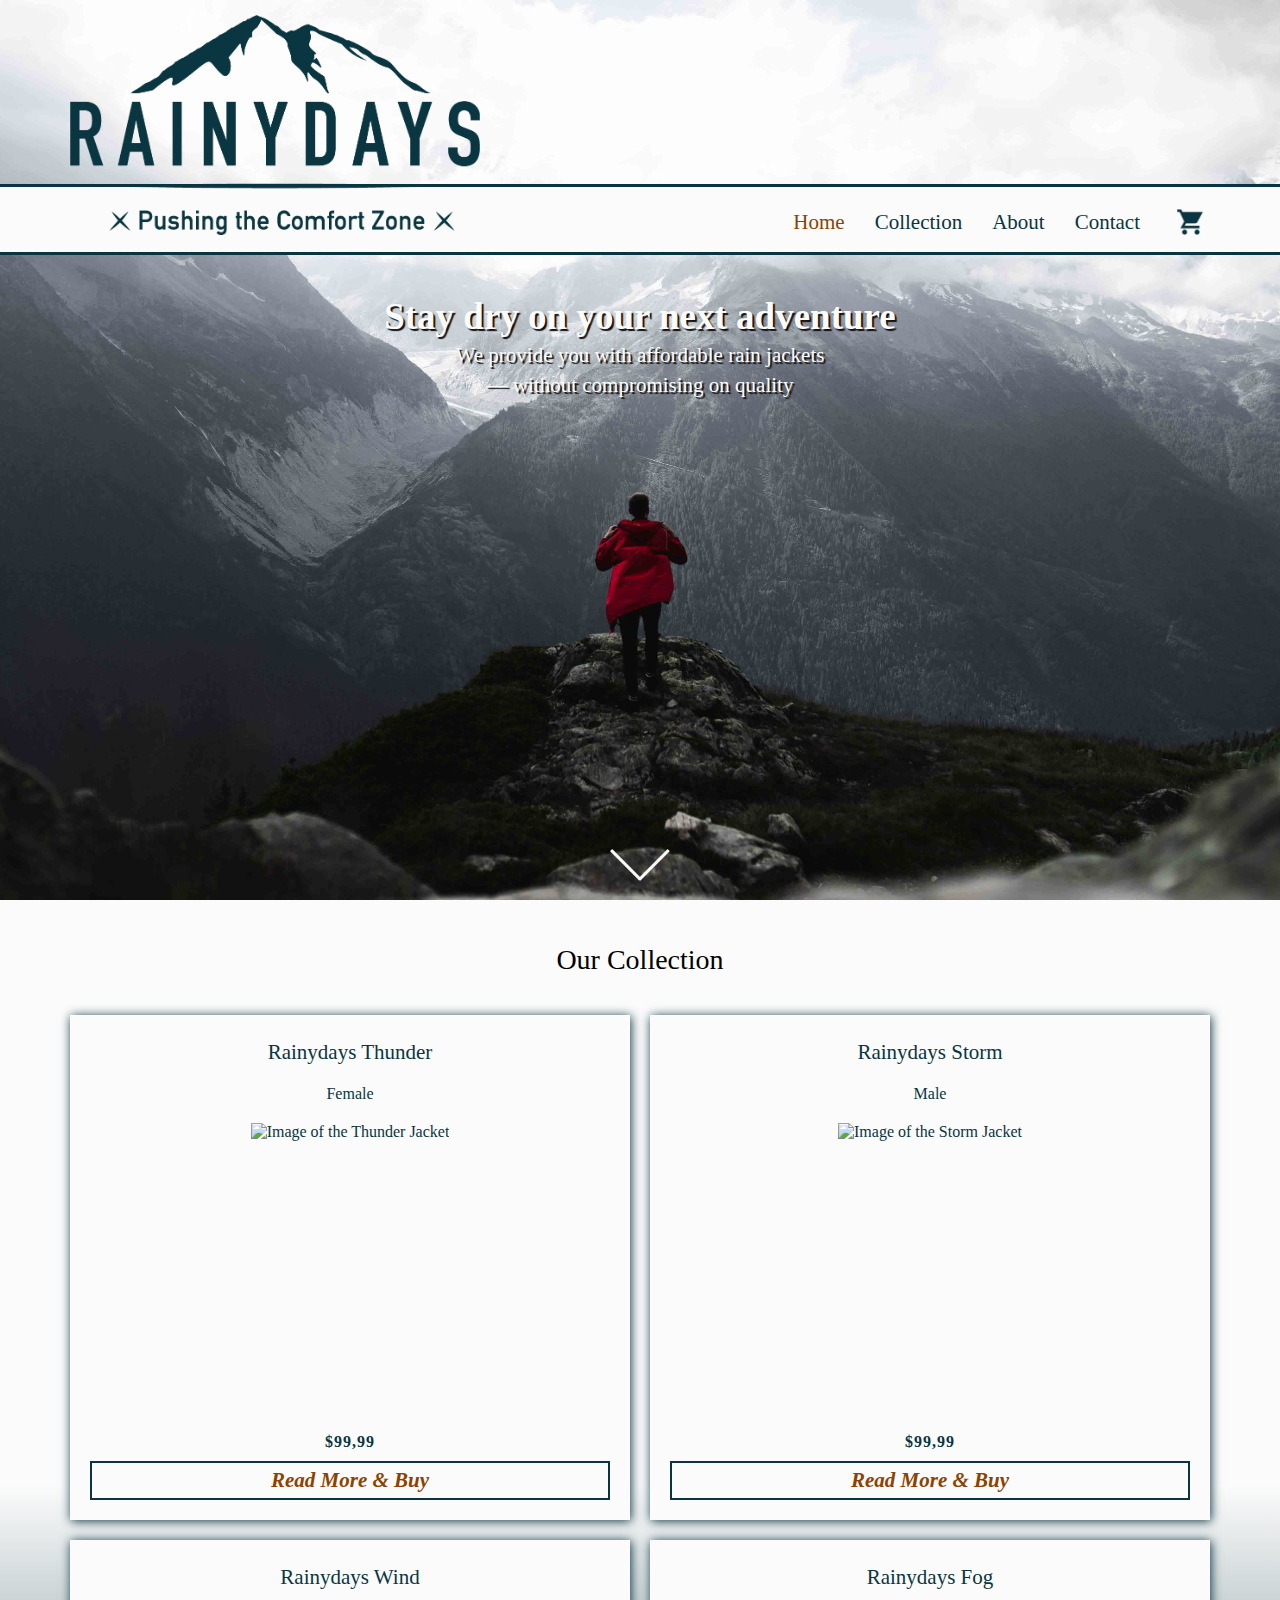
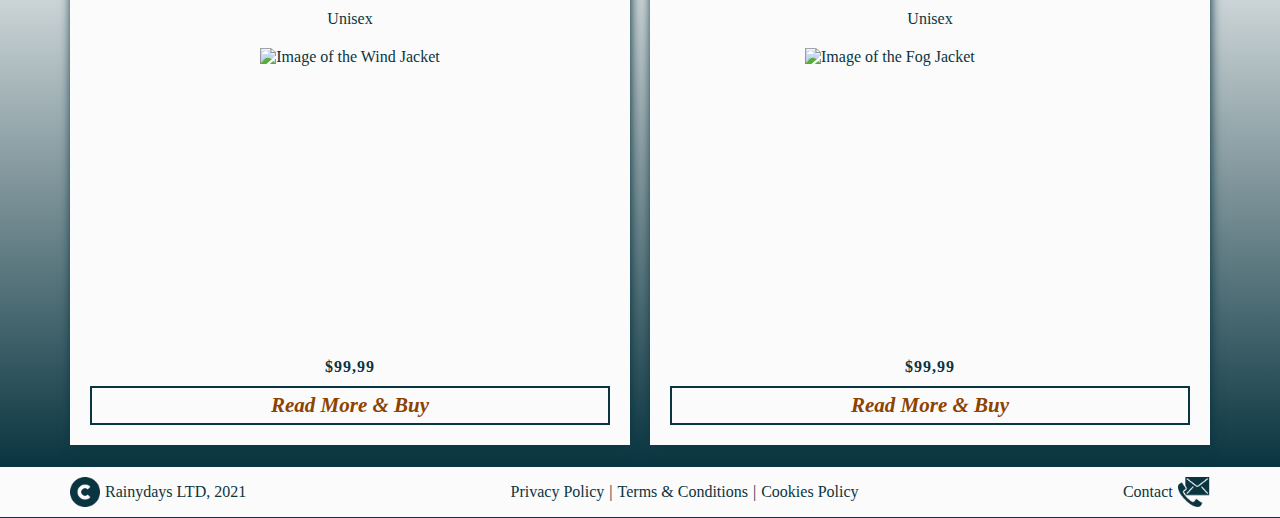
==== index.html @ 270075f2 "Update index.html" ====
<!DOCTYPE html>
<html lang="en">
  <head>
    <title>Rainydays | Home</title>
    <meta name="description" content="Rainydays Home">
    <meta name="viewport" content="width=device-width, initial-scale=1.0">
    <meta charset="UTF-8">
    <link rel="stylesheet" type="text/css" href="styles/style.css">
    <link rel="shortcut icon" href="favicon.ico" type="image/x-icon">
  </head>
  <body id="home-body">
    <header>
      <a href="index.html"><img src="images/RainyDays_Logo.png" class="logo" alt="Rainydays Mountain Logo"></a>
      <div class="header-div">
        <nav id="ham-nav">
          <input type="checkbox" id="hamburger"/>
          <label for="hamburger">&#9776;</label>
          <div id="ham-items">
            <a href="index.html" class="link active">Home</a>
            <a href="collection.html" class="link">Collection</a>
            <a href="about.html" class="link">About</a>
            <a href="contact.html" class="link">Contact</a>
            <a href="cart.html">
            <div class="cart-div">
              <img src="icons/cart.png" class="cart" alt="Shopping Cart Icon">
            </div>
            </a>
          </div>
        </nav>
      </div>
    </header>
    <main>
      <section id="home-section">
        <div id="home-text">
          <h1>Stay dry on your next adventure</h1>
          <p>We provide you with affordable rain jackets</p>
          <p>— without compromising on quality</p>
          <a href="collection.html" class="cta-button">See Collection</a>
        </div>
        <a href="#home-grid"><img class="arrow" src="icons/downarrow.png" alt="A down arrow to scroll to product grid"></a>
      </section>

      <section id=home-grid>
        <h2 class="header">Our Collection</h2>

        <div class="product storm">
          <h3>Rainydays Storm</h3>
          <h4>Male</h4>
          <img src="images/jackets/jacket2.png" alt="Image of the Storm Jacket">
          <p class="price">$99,99</p>
          <a class="cta-button" href="storm.html">Read More & Buy</a>
        </div>

        <div class="product thunder">
          <h3>Rainydays Thunder</h3>
          <h4>Female</h4>
          <img src="images/jackets/jacket4.png" alt="Image of the Thunder Jacket">
          <p class="price">$99,99</p>
          <a class="cta-button" href="thunder.html">Read More & Buy</a>
        </div>

        <div class="product wind">
          <h3>Rainydays Wind</h3>
          <h4>Unisex</h4>
          <img src="images/jackets/jacket3.png" alt="Image of the Wind Jacket">
          <p class="price">$99,99</p>
          <a class="cta-button" href="wind.html">Read More & Buy</a>
        </div>

        <div class="product fog">
          <h3>Rainydays Fog</h3>
          <h4>Unisex</h4>
          <img src="images/jackets/jacket1.png" alt="Image of the Fog Jacket">
          <p class="price">$99,99</p>
          <a class="cta-button" href="fog.html">Read More & Buy</a>
        </div>
      </section>
    </main>
    <footer>
      <div class="copyright footer-flex">
        <img src="icons/copyright.png" alt="Copyright Symbol">
        <p>Rainydays LTD, 2021</p>
      </div>
      <div class="policies footer-flex">
        <a href="#" class="link">Privacy Policy</a>
        <p>|</p>
        <a href="#" class="link">Terms & Conditions</a>
        <p>|</p>
        <a href="#" class="link">Cookies Policy</a>
      </div>
      <div class="footer-contact footer-flex">
        <a href="contact.html" class="link">Contact</a>
        <img src="icons/contact.png" alt="Phone and Envelope Symbol">
      </div>
    </footer>
  </body>
</html>
---- styles/style.css ----
/* Global */

body{
  margin: 0;
  font-family: verdana;
  background-size: cover;
}

h1{
  font-size: 37px;
  margin: 0;
  color: #0A3540;
  text-align: center;
}

h2{
  margin: 0;
  font-size: 28px;
  font-weight: normal;
}

h3{
  margin: 0;
  font-size: 21px;
  font-weight: normal;
}

h4{
  margin: 0;
  font-size: 16px;
  font-weight: normal;
}

p{
  margin: 0;
  font-size: 16px;
}

hr{
  width: 150px;
  color: #8C4300;
  display: inline-block;

}

a{
  text-decoration: none;
}

.main-height{
  min-height: calc(100vh - 230px);
  display: flex;
  justify-content: center;
  align-items: center;
}

.background{
  display: grid;
  grid-column-gap: 20px;
  grid-row-gap: 20px;
  box-sizing: border-box;
  background-color: #FBFBFB;
  box-shadow: 1px 1px 10px ;
  padding: 20px;
  margin: 70px;
  width: 900px;
}

.header{
  grid-area: header;
  align-self: center;
}

@media only screen and (max-width: 1280px){
  .background{
    min-width: auto;
  }
}

@media only screen and (max-width: 992px){
  .main-height{
    min-height: 100vh;
  }

  .background{
    width: 500px;
  }

  h1{
    font-size: 28px;
  }

  h2{
    font-size: 21px;
  }

  h3{
    font-size: 16px;
  }
}

@media only screen and (max-width: 600px){
  .main-height{
    min-height: auto;
  }

  .background{
    margin: 0;
    width: 100%;
    box-shadow: none;
    height: 100%;
  }
}

/* Link & Button Style */

.link{
  color: #0A3540;
}

.link:hover{
  text-decoration: underline;
  text-decoration-color: #8C4300;
  text-decoration-thickness: 1px;
}

.active{
  color: #8C4300;
}

.active:hover{
  text-decoration: none;
  border: none;
}

.cta-button{
  grid-area: button;
  min-height: 30px;
  display: block;
  width: 100%;
  color: #8C4300;
  font-size: 21px;
  font-weight: bold;
  font-style: italic;
  background-color: #FBFBFB;
  border: solid 2px #0A3540;
  transition: background 0.3s;
  padding: 5px;
  box-sizing: border-box;
  text-align: center;
}

.cta-button:hover{
  background-color: #0A3540;
  border: solid 2px #0A3540;
  color: #FBFBFB;
}

.arrow{
  width: 60px;
  transition: 0.3s;
  animation-name: arrow;
  animation-duration: 5s;
}

.arrow:hover{
  width: 90px;
}

@keyframes arrow{
  0% {width: 60px;}
  25% {width: 90px;}
  50% {width: 60px;}
  75% {width: 90px;}
  100% {width: 60px;}
}

@media only screen and (max-width: 992px){
  /* Removing the hover effect on smaller devices */
  .link:hover{
    text-decoration: none;
  }
  .cta-button:hover{
    color: #8C4300;
    background-color: #FBFBFB;
    border: solid 2px #0A3540;
  }
}

/* Header and Nav */

header{
  width: 100%;
  padding-top: 15px;
}

.header-div{
  /* A div to style the navbar */
  width: 100%;
  height: 65px;
  margin-top: -55px;
  background-color: #FBFBFB;
  border-top: solid 3px #0A3540;
  border-bottom: solid 3px #0A3540;
}

.logo{
  width: 410px;
  height: 220px;
  margin: 0 0 0 70px;
}

.cart{
  display: block;
  height: 28px;
  width: auto;
  margin: auto;
}

.cart-div{
  /* A div to make an even circle when hovering over the cart */
  box-sizing: border-box;
  display: flex;
  justify-content: center;
  align-items: center;
  width: 40px;
  height: 40px;
  margin-left: 0;
}

.cart-div:hover{
  border: solid 1px #8C4300;
  border-radius: 100%;
}

/* Hamburger Menu */

#ham-nav{
  display: flex;
  justify-content: flex-end;
  margin-top: 10px;
  margin-right: 70px;
}

#ham-items{
  display: flex;
  align-items: center;
}

#ham-items a{
  flex-grow: 1;
  flex-basis: 0;
  margin: 5px 0px 10px 20px;
  padding-left: 10px;
  font-size: 21px;
  text-align: center;
}

#ham-nav label{
  margin-right: 20px;
}

#ham-nav label, #hamburger {
  display: none;
}

@media screen and (max-width: 1200px){
  .header-div{
    margin-top: -50px;
  }

  .logo{
    display: block;
    margin-left: auto;
    margin-right: auto;
  }

  .cart-div{
    margin:auto;
    margin-top: -5px;
  }

  #ham-nav{
    margin-right: 0;
  }

  #ham-items{
    display:none;
    border-bottom: solid 3px #0A3540;
  }

  #ham-items a{
    box-sizing: border-box;
    display: block;
    width: 100%;
    padding: 15px 10px 10px 10px;
    margin: 0;
  }

  #ham-nav label{
    display: block;
    color: #0A3540;
    font-size: 25px;
    padding: 3px 12px 10px 10px;
    position: absolute;
    transition: transform 0.2s;

  }

  #ham-nav input:checked ~ #ham-items {
    display: block;
    background: rgba(251, 251, 251);
    margin-top: 58px;
    width: 100%;
    position: absolute;
  }

  #ham-nav label:hover {
    transform: rotate(45deg);
  }

  #ham-nav input:checked ~ label {
    transform: rotate(90deg);

  }
}

@media only screen and (max-width: 992px){
  .cart-div:hover{
    /* Removing the hover effect on smaller devices */
    border: none;
  }

  #ham-nav label:hover {
    transform: none;
  }
}

@media only screen and (max-width: 600px){
  .logo{
    width: 80%;
  }

  #ham-nav label{
    font-size: 21px;
    padding-top: 7px;
    margin-right: 10px;
  }
}

/* Footer */

footer{
  display: flex;
  justify-content: space-between;
  align-items: center;
  flex-wrap: wrap;
  padding: 10px 70px 10px 70px;
  background-color: #FBFBFB;
  border-top: solid 2px #0A3540;
  border-bottom: solid 1px #0A3540;
  font-size: 16px;
  color: #0A3540;
}

footer img{
  height: 30px;
  width: auto;
}

.footer-flex{
  display: flex;
  align-items: center;
}

.copyright p{
  margin-left: 5px;
}

.policies p{
  padding: 0 5px 0 5px;
}

.footer-contact a{
  margin-right: 5px;
}

@media only screen and (max-width: 992px){
  footer{
    padding: 10px;
  }
}

@media only screen and (max-width: 768px){
  footer{
    justify-content: space-between;
  }

  .copyright{
    order: 1;
  }

  .policies{
    order:3;
    text-align: center;
    justify-content: center;
    flex-basis: 100%;
    display: flex;
    justify-content: space-around;
    margin-top: 20px;
  }
  .footer-contact{
    order:2;
  }
}

@media only screen and (max-width: 600px){
  footer a, footer p{
    font-size: 12px;
  }
  footer img{
    height: 21px;
    width: auto;
  }
}

/*Home Page (+ Home Page Product Grid) */

#home-body{
  background-color:#FBFBFB;
  background-attachment: fixed;
  background-position: 50% 20%;
  background-image: url("../images/luca-massimilian-NCFCbcNVSVQ-unsplash(3).jpg");
}


#home-section{
  height: calc(100vh - 250px);
  min-height: 350px;
  max-height: 750px;
  box-sizing: border-box;
  display: flex;
  flex-direction: column;
  justify-content: space-between;
  align-items: center;
  padding: 20px 0;
}

#home-text{
  display: flex;
  flex-direction: column;
  align-items: center;
  align-self: flex-start;
  margin: 50px 0 0 115px;
  text-shadow: 2px 2px 1px #111;
  color: #FBFBFB;
}

#home-text h1{
  margin: 0 0 5px 0 ;
  font-size: 37px;
  color: #FBFBFB;

}

#home-text p{
  margin: 0 0 5px 0;
  font-size: 21px;
  color: #FBFBFB;
}

#home-text .cta-button{
  margin-top: 20px;
  text-shadow: none;
  width: 300px;
}

#home-text .cta-button:hover{
  background: none;
  border: solid 2px #FBFBFB;
  color: #FBFBFB;
}

#home-grid{
  display: grid;
  box-sizing: border-box;
  grid-template-columns: 1fr 1fr 1fr 1fr;
  grid-template-rows: 70px 1fr;
  grid-column-gap: 20px;
  grid-row-gap: 20px;
  grid-template-areas:
    "... header header ..."
    "wind storm thunder fog";
  align-items: center;
  padding: 20px 70px;
  width: 100%;
  background-image: linear-gradient(#FBFBFB, #FBFBFB, #0A3540);
}

#home-grid .header{
  text-align: center;
}

@media only screen and (max-width: 1400px){
  #home-body{
    background-size: 1400px auto;
    background-position: center top;
  }

  #home-section{
    box-sizing: border-box;
    display: flex;
    align-items: center;
    flex-direction: column;
    justify-content: space-between;
    padding: 40px 0 20px 0;
  }

  #home-text{
    margin: 0;
    padding: 0;
    align-self: center;
  }

  #home-text .cta-button{
    margin-top: 350px;
  }

  #home-grid{
    grid-template-areas:
      "header header"
      "thunder storm"
      "wind fog";
    grid-template-columns: 1fr 1fr;
    grid-template-rows: 70px 1fr 1fr;
    padding-bottom: 20px;
    }

  #home-text .cta-button{
    display: none;
  }
}

@media only screen and (max-width: 850px) and (max-height: 450px){
  #home-body{
    background-position: center -10%;
    background-attachment: scroll;
  }

  #home-section{
    height: 100vh;
  }

  #home-text{
    color: #0A3540;
    text-shadow: none;
  }

  #home-text .cta-Button{
    margin-top: 0px;
  }
}

@media only screen and (max-width: 992px){
  #home-grid{
    padding: 10px;
    grid-column-gap: 10px;
    grid-row-gap: 10px;
  }
}

@media only screen and (max-width: 768px){
  #home-text{
    margin-top: 20px;
  }
}

@media only screen and (max-width: 600px){
  #home-body{
    background-position: center 46%;
    background-attachment: scroll;
  }

  #home-section{
    padding-top: 20px;
  }

  #home-text{
    text-align: center;
    margin-top: 0px;
  }

  #home-section h1{
    font-size: 28px;
  }

  #home-section p{
    font-size: 16px;
  }

  #home-grid{
    padding: 0;
    grid-template-areas:
      "header"
      "thunder"
      "storm"
      "wind"
      "fog";
    grid-template-columns: auto;
    grid-template-rows: 70px 1fr 1fr 1fr 1fr;
    grid-row-gap: 0;
  }
}

/** Product Related **/

.product-section{
  display: flex;
  justify-content: center;
}

.product-grid{
  grid-template-columns: 1fr 1fr;
  grid-template-rows: 100px auto auto;
  grid-template-areas:
    "header info"
    "img info"
    "img form";
  width: 900px;
}

#thunder-img{
  width: 250px;
}

.product-grid img{
  max-width: 400px;
  margin: auto;
}

.product-grid .price{
  margin-bottom: 10px;
}

.product{
  background-color: #FBFBFB;
  box-shadow: 1px 1px 10px ;
  padding: 20px;
  display: flex;
  justify-content: space-around;
  flex-direction: column;
  align-items: center;
  min-width: 250px;
  color: #0A3540;

}

.product img{
  height: 300px;
}

.product h3{
  margin: 5px 0 20px 0;
}

.product h4{
  margin-bottom: 20px;
}

.product p{
  margin: 10px 0;
}

.storm{
  grid-area: storm;
}

.thunder{
  grid-area: thunder;
}

.wind{
  grid-area: wind;
}

.fog{
  grid-area: fog;
}

.fog img{
  width: 250px;
}

.product-img{
  grid-area: img;
}

.product-info{
  grid-area: info;
  border: solid 2px #0A3540;
  padding: 20px;
}

.product-info ul{
  padding-left: 15px;
  padding-bottom: 0;
}

.product-form{
  display: grid;
  padding: 20px;
  min-height: 220px;
  grid-template-areas:
  "size"
  "color"
  "number"
  "button";
  grid-area: form;
  border: solid 2px #0A3540;
}

.number{
  width: 50px;
}

.radio-label::after {
  content: "\A";
  white-space: pre;
}

.product-size{
  grid-area: size;
}

.product-color{
  grid-area: color;
}

.product-number{
  grid-area: number;
}

.product-button{
  grid-area: button;
  align-self: flex-end;
}

.product-header{
  grid-area: header;
  align-self: center;
}

.price{
  font-weight: bold;
  letter-spacing: 1px;
  grid-area: price;
}

#add-to-cart, .added {
  display: none;
}

.product label{
  width: 100%;
}

.product label:hover {
  cursor: pointer;
}

.added .cta-button{
  margin-top: 20px;
  padding: 5px 10px;
}

.added .cta-button:hover{
  border: 2px solid #FBFBFB;
}

#add-to-cart:checked ~ .added {
  display: flex;
  color: #FBFBFB;
  flex-direction: column;
  justify-content: space-around;
  box-sizing: border-box;
  background-color: #0A3540;
  position: absolute;
  height: auto;
  text-align: center;
  transform: translate(-50%, 3%);
  padding: 20px;
  top: 50%;
  left: 50%;
  width: 400px;
  height: 260px;
}

@media only screen and (max-width: 992px){
  .product-grid{
    padding: 20px;
    grid-row-gap: 20px;
    grid-template-columns: auto;
    grid-template-areas:
      "header"
      "img"
      "form"
      "info";
    height: auto;
    width: 450px;
  }
}

@media only screen and (max-width: 600px){

  .product-grid{
    box-shadow: none;
    border-bottom: 2px solid #0A3540;
    margin: 0;
  }

  .added .cta-button:hover{
    border: 2px solid #0A3540;
  }

  #add-to-cart:checked ~ .added{
    transform: translate(-50%, 100%);
    height: 350px;
    width: 100%
  }

  .product-grid .product-img{
    width: 330px;
  }

  .product{
    box-sizing: border-box;
    margin: 0;
    padding: 40px 10px;
    width: 100%;
    box-shadow: none;
    border-top: solid 2px #0A3540;
  }

  .product p{
    font-size: 16px;
    font-weight: bold;
  }
}


/* Collection Page Specific */

#collection-grid{
  grid-template-areas:
    "header header"
    "thunder storm"
    "wind fog";
  grid-template-columns: 1fr 1fr;
  grid-template-rows: 70px 1fr 1fr;
  padding-bottom: 20px;
  align-items: center;
  box-shadow: none;
}

@media only screen and (max-width: 992px){
  #collection-grid{
    width: 100%;
  }
}

@media only screen and (max-width: 600px){
  #collection-grid{
    padding: 0;
    grid-template-areas:
      "header"
      "thunder"
      "storm"
      "wind"
      "fog";
    grid-template-columns: auto;
    grid-template-rows: 100px 1fr 1fr 1fr 1fr;
    grid-row-gap: 0;
    margin: 0;
  }

}

/* Shopping Cart */

.shopping-cart{
  grid-template-areas:
    "header header header header header"
    "item1 item1 item1 ... ..."
    "item2 item2 item2 summary summary"
    ;
  grid-template-columns: 1fr 1fr 1fr 1fr 1fr;
  grid-template-rows: 70px auto auto ;
}

#item1{
  grid-area: item1;
}

#item2{
  grid-area: item2;
}

.cart-item{
  color: #0A3540;
  border: solid 1px #0A3540;
  padding: 20px;
  display: grid;
  grid-template-columns: 1fr 1fr 1fr;
  grid-template-rows: 50px 1fr 1fr 1fr;
  grid-row-gap: 20px;
  grid-template-areas:
    "header header header"
    "img color price"
    "img size ..."
    "img number delete";
  height: 230px;
}

.cart-item img{
  height: 120px;
}

.cart-item #number{
  width: 50px;
}

.delete{
  grid-area: delete;
  color: #0A3540;
  align-self: center;
}

.sum{
  grid-area: sum;
}

.price1{
  grid-area: price1;
}

.price2{
  grid-area: price2;
}

.total{
  grid-area: total;
}

.summary hr{
  grid-area: hr;
  width: 100%;
  margin-top: 2px;
  margin-right: 5px;
}

.summary{
  grid-area: summary;
  align-self: flex-end;
  display: grid;
  grid-template-columns: 1fr 1fr 1fr;
  grid-template-rows: auto 5px auto auto;
  grid-template-areas:
    "sum sum ... price1"
    "hr hr hr hr"
    "total ... ... price2"
    "button button button button";
}

.summary .cta-button{
  margin-top: 10px;
}

@media only screen and (max-width: 992px){
  .shopping-cart{
    grid-template-areas:
      "header"
      "item1"
      "item2"
      "summary";
    grid-template-columns: auto;
    grid-template-rows: 70px 1fr 1fr 100px;
  }
}

/* Customer Details */

#form{
  display: grid;
  grid-template-columns: 1fr 1fr 1fr 1fr;
  grid-template-rows: 70px auto auto auto;
  grid-template-areas:
  "header header header header"
  "form1 form1 form2 form2"
  "form1 form1 form2 form2"
  "... button button ...";
  grid-column-gap: 20px;
  grid-row-gap: 20px;
}

#form1{
  display: flex;
  flex-direction: column;
  grid-area: form1;
}

#form2{
  display: flex;
  grid-area: form2;
  flex-direction: column;
}

input{
  margin: 10px 0 25px 0;
  padding: 10px;
}


@media only screen and (max-width: 992px){
  #form{
    grid-template-areas:
      "header"
      "form1"
      "form2"
      "button";
    grid-template-columns: auto;
  }
}

/* Summary Page */

.summary-section{
  grid-template-columns: auto;
  grid-template-rows: 70px auto 40px auto 40px auto;
  grid-template-areas:
  "... header header header ... "
  "form-h2 form-h2 form-h2 shipping-h2 shipping-h2"
  "form form form shipping shipping"
  "form form form shipping shipping"
  "form form form summary-h2 summary-h2"
  "form form form summary summary";
}

#payment-form{
  box-sizing: border-box;
  max-width: 450px;
  display: grid;
  grid-column-gap: 20px;
  padding: 20px;
  grid-template-columns: auto;
  grid-template-rows: auto;
  grid-template-areas:
  "buttons buttons"
  "card card"
  "cvc expiry"
  "button button";
  border: 1px solid;
  grid-area: form;
}

#form-h2{
  grid-area: form-h2;
}

#card, #cvc, #expiry{
  width: 100%;
  box-sizing:border-box;
}

#card-label{
  grid-area: card;
  width: 100%;
}

#cvc-label{
  grid-area: cvc;
}

#expiry-label{
  grid-area: expiry;
}

#radio-buttons{
  display: flex;
  justify-content: space-between;
  grid-area: buttons;
}

#shipping{
  grid-area: shipping;
  border: 1px solid;
  padding: 20px;
}

#shipping-h2{
  grid-area: shipping-h2;

}

#summary-h2{
  grid-area: summary-h2;
  align-self: flex-end;
}

.price3{
  grid-area: price3;
}

#ship{
  grid-area: shipping;
}

.summary-section .summary{
  box-sizing: border-box;
  height: 100%;
  border: 1px solid;
  padding: 20px;
  align-self: flex-start;
  grid-column-gap: 10px;
  max-width: 450px;
  grid-template-rows: auto auto 5px auto;
  grid-template-areas:
    "sum sum ... price1"
    "shipping Shipping... price3"
    "hr hr hr hr"
    "total total ... price2";
}

@media only screen and (max-width: 992px){
  .summary-section{
    grid-template-columns: auto;
    grid-template-rows: 60px 40px auto 40px auto;
    grid-template-areas:
    "header"
    "shipping-h2"
    "shipping"
    "summary-h2"
    "summary"
    "form-h2"
    "form"
    ;
  }

}
@media only screen and (max-width: 600px){
  #radio-buttons{
    display: block;
  }
}
/* About Page Specific */

#about-body{
  background-color: #FBFBFB;
  background-image: url("../images/luo-lei-uBenr_39JPg-unsplash(2).jpg");
  background-position: center top;
  background-size: cover;
}

#about-main{
  min-height: 100vh;
  display: flex;
  align-items: center;
}

#about-text{
  max-width: 600px;
  background: rgba(192, 230, 240, 0.8);
  padding: 40px;
  margin-left: 70px;
  box-shadow: 1px 1px 10px ;

}

#about-text p{
  font-size: 16px;
  color: #3B3B3B;
}

#about-text h1{
  margin-bottom: 40px;
}

#about-text h2{
  font-size: 21px;
  color: #0A3540;
}

#about-h2{
  margin-top: 40px;
}

@media only screen and (max-width: 1200px){
  #about-text{
      max-width: 500px;
    }
}

@media only screen and (max-width: 992px){

  #about-body{
    background-position: left;

  }
  #about-text{
    margin: 0 auto;
  }

  #about-text h2, h1{
    text-align: center;
  }
  #about-text hr{
    display: inherit;
  }
}

@media only screen and (max-width: 600px){
  #about-main{
    min-height: 100%;
  }

  #about-text{
    padding: 40px 10px;
    box-shadow: none;
  }
}

/* Contact Page Specific */

#contact-body{
  background-image: url("../images/lucas-wesney-ZNz5UPRb2N8-unsplash(2).jpg");
  background-color: #AED8F2;
}

#contact-main{
  display: flex;
  justify-content: space-around;
  align-items: center;
  min-height: 100vh;
}

.contact-section{
  background: rgba(192, 230, 240, 0.8);
  box-shadow: 1px 1px 10px ;
  padding: 40px;
  width: 250px;
  height: 250px;
  display: flex;
  flex-direction: column;
  justify-content: space-around;
  flex-wrap: wrap;
  margin: auto 0;
}

.contact-section h2{
  margin: 0;
  color: #0A3540;
  font-weight: normal;
  font-size: 28px;
}

.contact{
  display: flex;
  align-items: center;
}

.contact img{
  height: 25px;
  width: auto;
  margin-right: 25px;
}

#social-media{
  align-items: center;
}

#social-media a{
  color: #8C4300;
}


#icons{
  width: 100%;
  display: flex;
  justify-content: space-between;
}

#icons img{
  height: 50px;
  width: auto;
  margin-top: 4px;}

#icons a{
  box-sizing: border-box;
  display: flex;
  justify-content: center;
  align-items: center;
  width: 45px;
  height: 45px;
  margin-left: 0;
}

#icons a:hover{
  border: solid 1px #8C4300;
  border-radius: 100%;
}

@media only screen and (max-width: 1600px){
  #contact-body{
    background-size: 1600px 100%;
    background-position: center top;
  }

@media only screen and (max-width: 1200px){
  #contact-main{
    justify-content: space-between;
    align-items: center;
    padding: 0 40px;
  }
}

@media only screen and (max-width: 992px){
  #contact-body{
    background-position: right;
  }

  #contact-main{
    min-height: calc(100vh - 250px);
    flex-direction: column;
    justify-content: space-around;
    align-items: center;
    padding: 0;
  }
}

@media only screen and (max-width: 600px){
  #contact-main{
    display: flex;
    justify-content: none;
    min-height: auto;
  }

  .contact-section{
    box-sizing: border-box;
    box-shadow: none;
    padding: 20px 40px 20px 40px;
    width: 100%;
  }
}
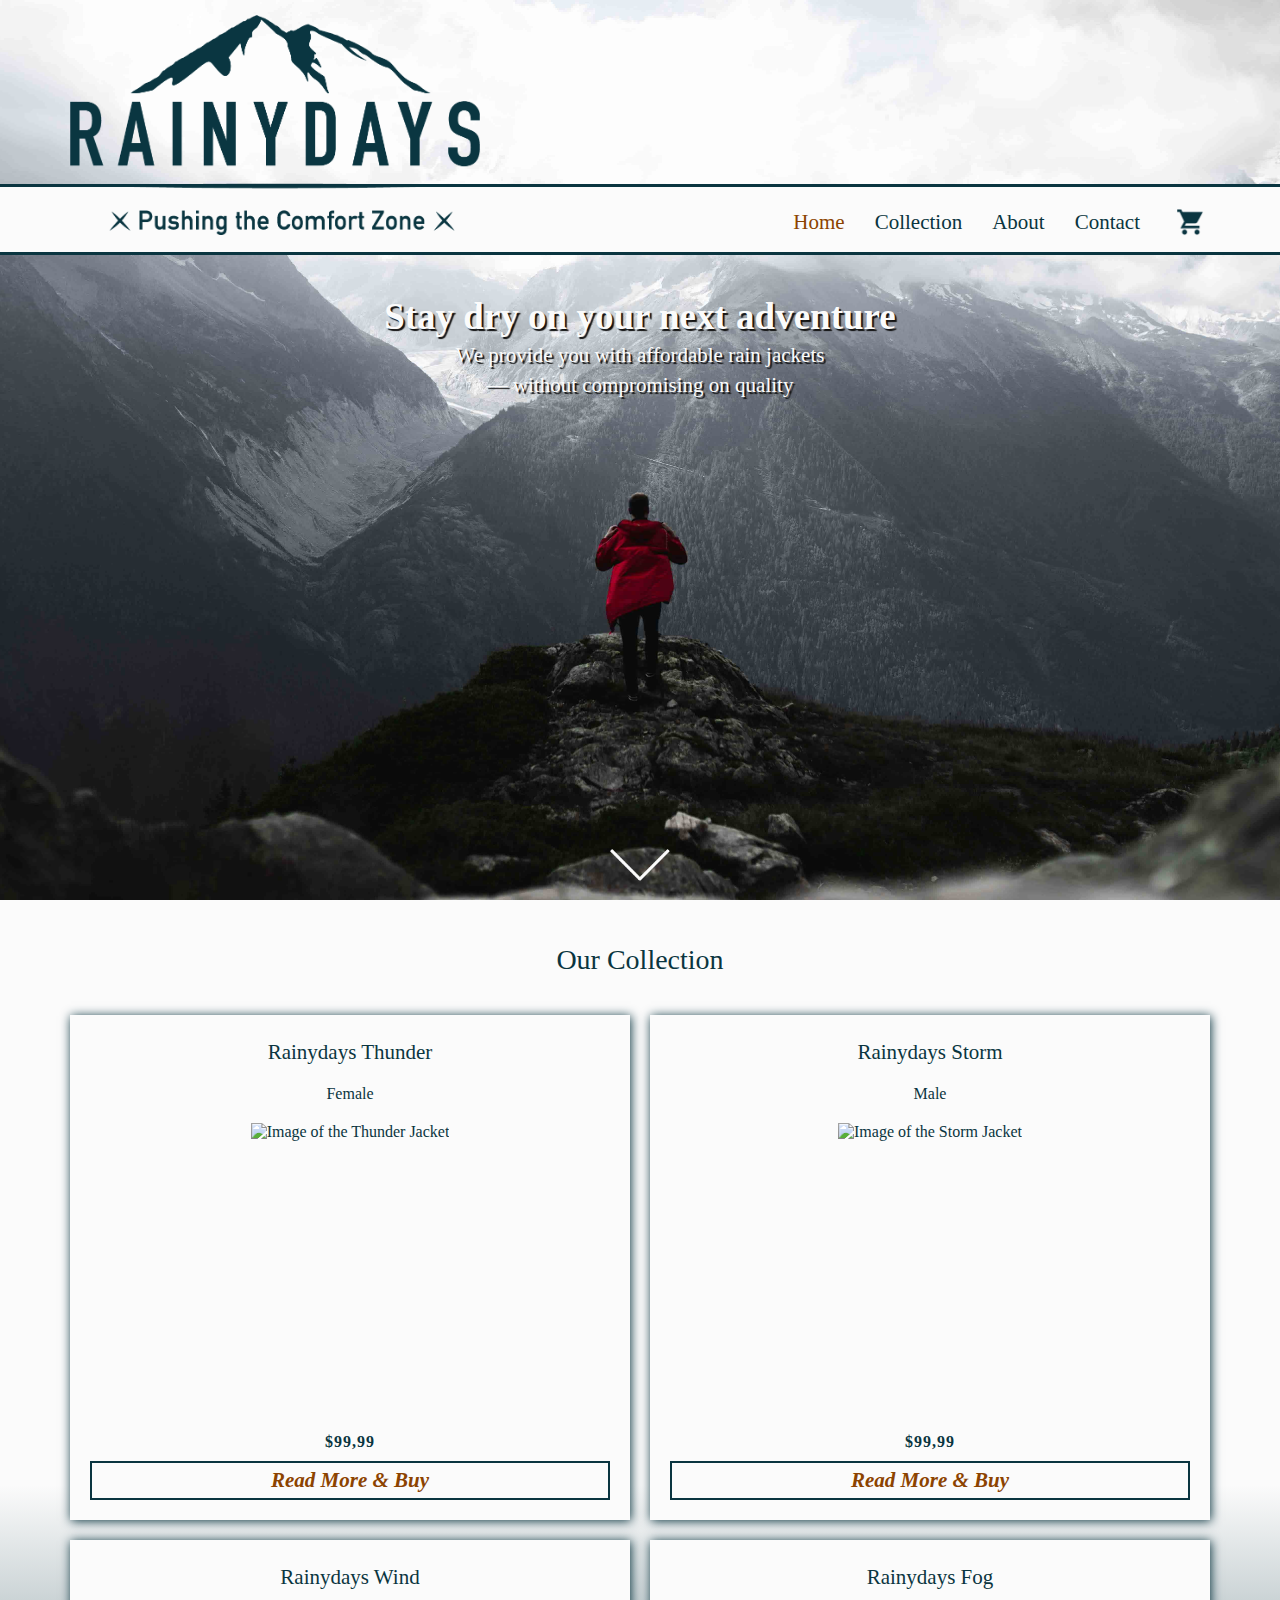
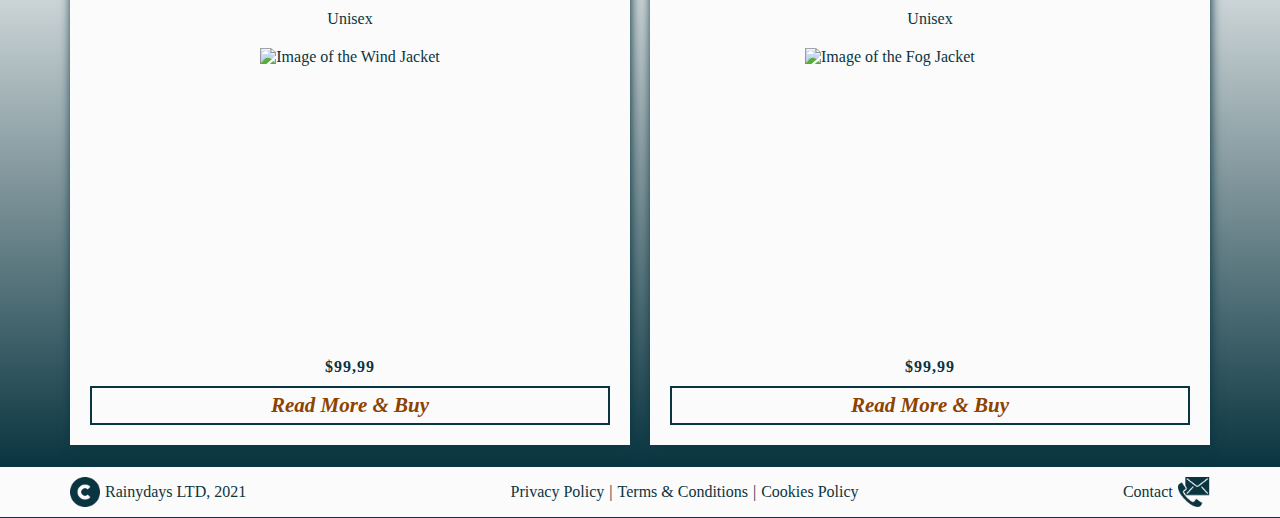
==== commit 65cde121: "Added js to handle nav" ====
--- a/index.html
+++ b/index.html
@@ -13,9 +13,8 @@
       <a href="index.html"><img src="images/RainyDays_Logo.png" class="logo" alt="Rainydays Mountain Logo"></a>
       <div class="header-div">
         <nav id="ham-nav">
-          <input type="checkbox" id="hamburger"/>
-          <label for="hamburger">&#9776;</label>
-          <div id="ham-items">
+          <span class="hamburger">&#9776</span>
+          <div class="ham-items">
             <a href="index.html" class="link active">Home</a>
             <a href="collection.html" class="link">Collection</a>
             <a href="about.html" class="link">About</a>
@@ -93,5 +92,6 @@
         <img src="icons/contact.png" alt="Phone and Envelope Symbol">
       </div>
     </footer>
+    <script src="./js/script.js"></script>
   </body>
 </html>
--- a/styles/style.css
+++ b/styles/style.css
@@ -1,3 +1,4 @@
+
 /* Global */
 
 body{
@@ -68,7 +69,9 @@
 
 .header{
   grid-area: header;
+  color: #0A3540;
   align-self: center;
+  color
 }
 
 @media only screen and (max-width: 1280px){
@@ -92,10 +95,12 @@
 
   h2{
     font-size: 21px;
+
   }
 
   h3{
     font-size: 16px;
+
   }
 }
 
@@ -116,6 +121,7 @@
 
 .link{
   color: #0A3540;
+  
 }
 
 .link:hover{
@@ -242,12 +248,12 @@
   margin-right: 70px;
 }
 
-#ham-items{
-  display: flex;
-  align-items: center;
-}
-
-#ham-items a{
+.ham-items{
+  display: flex;
+  align-items: center;
+}
+
+.ham-items a{
   flex-grow: 1;
   flex-basis: 0;
   margin: 5px 0px 10px 20px;
@@ -260,7 +266,7 @@
   margin-right: 20px;
 }
 
-#ham-nav label, #hamburger {
+.hamburger, #hamburger {
   display: none;
 }
 
@@ -284,12 +290,24 @@
     margin-right: 0;
   }
 
-  #ham-items{
-    display:none;
-    border-bottom: solid 3px #0A3540;
-  }
-
-  #ham-items a{
+  .ham-items{
+    display: block;
+    background: rgba(251, 251, 251);
+    margin-top: 58px;
+    width: 100%;
+    position: absolute;
+    display:block;
+    height: 0;
+    overflow: hidden;
+    transition: all 0.3s linear;
+  }
+
+  .hidden{
+    height: 17rem;
+    
+  }
+
+  .ham-items a{
     box-sizing: border-box;
     display: block;
     width: 100%;
@@ -297,32 +315,21 @@
     margin: 0;
   }
 
-  #ham-nav label{
+  .hamburger{
     display: block;
     color: #0A3540;
     font-size: 25px;
     padding: 3px 12px 10px 10px;
     position: absolute;
     transition: transform 0.2s;
-
-  }
-
-  #ham-nav input:checked ~ #ham-items {
-    display: block;
-    background: rgba(251, 251, 251);
-    margin-top: 58px;
-    width: 100%;
-    position: absolute;
-  }
-
-  #ham-nav label:hover {
-    transform: rotate(45deg);
-  }
-
-  #ham-nav input:checked ~ label {
+    cursor: pointer;
+    transition: all 0.3s linear;
+  }
+
+  /*.hamburger:hover {
     transform: rotate(90deg);
-
-  }
+  }*/
+
 }
 
 @media only screen and (max-width: 992px){
@@ -543,17 +550,16 @@
 
 @media only screen and (max-width: 850px) and (max-height: 450px){
   #home-body{
-    background-position: center -10%;
+    background-position: center 0%;
     background-attachment: scroll;
   }
 
   #home-section{
-    height: 100vh;
+    height: 500px;
   }
 
   #home-text{
     color: #0A3540;
-    text-shadow: none;
   }
 
   #home-text .cta-Button{
@@ -566,6 +572,10 @@
     padding: 10px;
     grid-column-gap: 10px;
     grid-row-gap: 10px;
+  }
+
+  #home-grid h2, h3{
+    font-weight: bold;
   }
 }
 
@@ -613,6 +623,13 @@
 }
 
 /** Product Related **/
+
+#product-body{
+  background-color:#FBFBFB;
+  background-attachment: fixed;
+  background-position: 50% 20%;
+  background-image: url("../images/luca-massimilian-NCFCbcNVSVQ-unsplash(3).jpg");
+}
 
 .product-section{
   display: flex;
@@ -1168,9 +1185,9 @@
 
 #about-text{
   max-width: 600px;
-  background: rgba(192, 230, 240, 0.8);
+  background: rgba(192, 230, 240);
   padding: 40px;
-  margin-left: 70px;
+  margin-left: 115px;
   box-shadow: 1px 1px 10px ;
 
 }
@@ -1243,7 +1260,7 @@
 }
 
 .contact-section{
-  background: rgba(192, 230, 240, 0.8);
+  background: rgba(192, 230, 240);
   box-shadow: 1px 1px 10px ;
   padding: 40px;
   width: 250px;
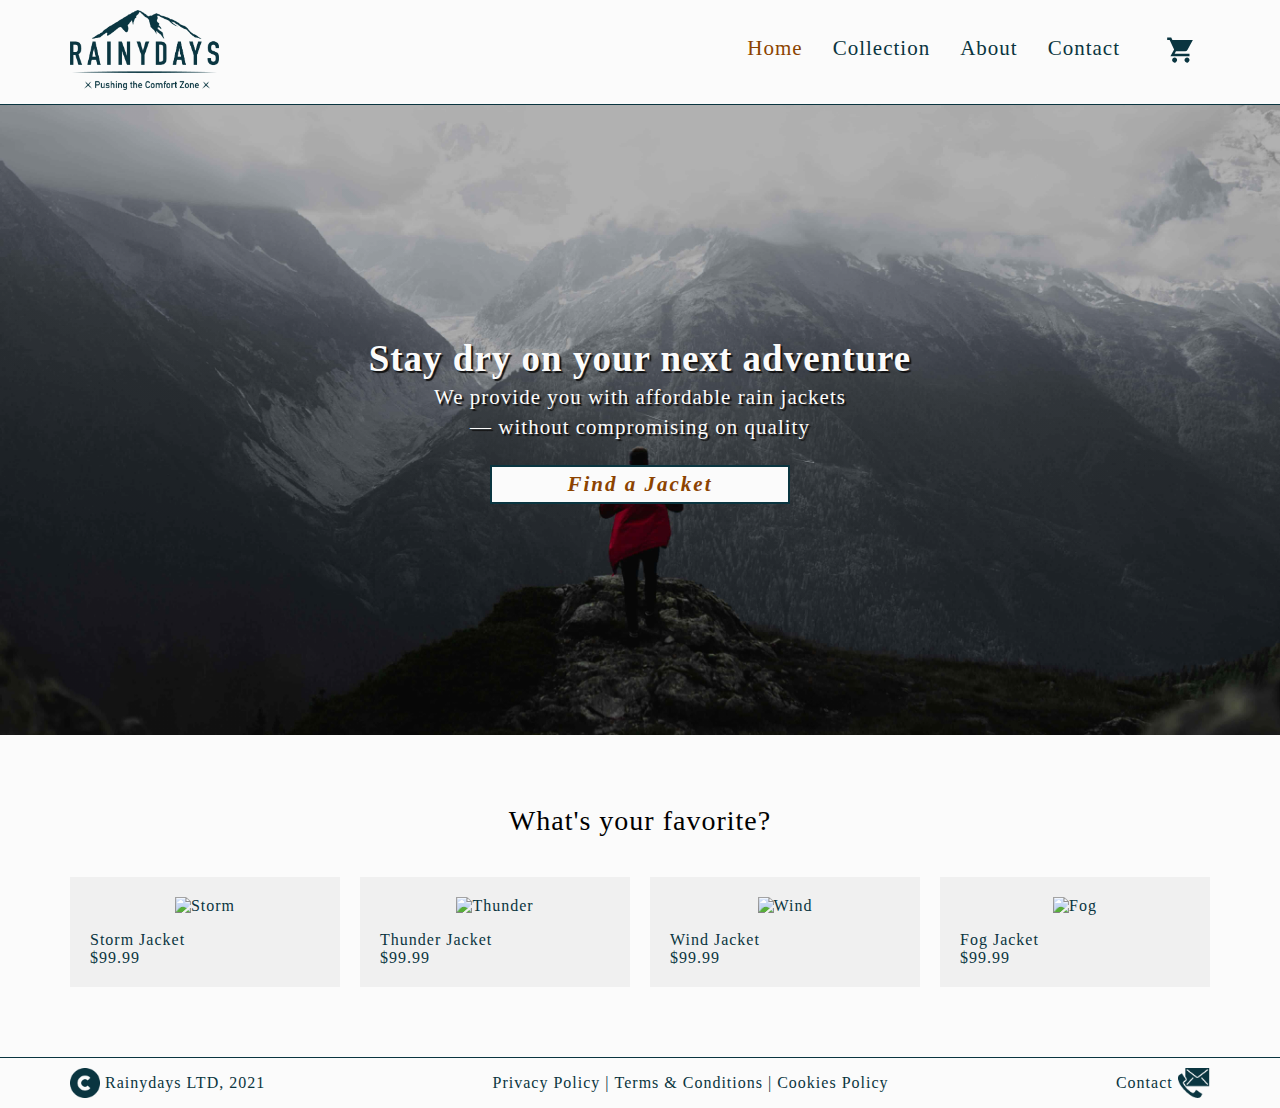
==== commit d97255da: "Update" ====
--- a/index.html
+++ b/index.html
@@ -8,71 +8,46 @@
     <link rel="stylesheet" type="text/css" href="styles/style.css">
     <link rel="shortcut icon" href="favicon.ico" type="image/x-icon">
   </head>
-  <body id="home-body">
-    <header>
+  <body id="home-body" class="flex column">
+    <header class="flex justify-between">
       <a href="index.html"><img src="images/RainyDays_Logo.png" class="logo" alt="Rainydays Mountain Logo"></a>
-      <div class="header-div">
-        <nav id="ham-nav">
-          <span class="hamburger">&#9776</span>
-          <div class="ham-items">
-            <a href="index.html" class="link active">Home</a>
-            <a href="collection.html" class="link">Collection</a>
-            <a href="about.html" class="link">About</a>
-            <a href="contact.html" class="link">Contact</a>
-            <a href="cart.html">
-            <div class="cart-div">
-              <img src="icons/cart.png" class="cart" alt="Shopping Cart Icon">
-            </div>
-            </a>
-          </div>
-        </nav>
-      </div>
+      <nav class="ham-nav">
+        <span class="hamburger">&#9776</span>
+        <div class="ham-items">
+          <a href="index.html" class="link active">Home</a>
+          <a href="collection.html" class="link">Collection</a>
+          <a href="about.html" class="link">About</a>
+          <a href="contact.html" class="link">Contact</a>
+          <a class="flex cart">
+            <svg id="shopping_cart-24px" xmlns="http://www.w3.org/2000/svg" width="60" height="60" viewBox="0 0 60 60">
+              <path id="Path_1" data-name="Path 1" d="M0,0H60V60H0Z" fill="none"/>
+              <path id="Path_2" data-name="Path 2" d="M43.535,45.18a5.356,5.356,0,0,0-4.977,3.3,5.427,5.427,0,0,0,1.136,5.9,5.328,5.328,0,0,0,5.843,1.188,5.433,5.433,0,0,0,1.769-8.8A5.31,5.31,0,0,0,43.535,45.18Zm-26.585,0a5.356,5.356,0,0,0-4.977,3.3,5.427,5.427,0,0,0,1.136,5.9,5.328,5.328,0,0,0,5.843,1.188,5.433,5.433,0,0,0,1.769-8.8A5.31,5.31,0,0,0,16.95,45.18Zm0-8.1,2.924-5.4h19.8a5.28,5.28,0,0,0,4.646-2.78L56.03,7.4H12.192L9.693,2H1V7.4H6.317l9.566,20.484L7.969,42.48H48.857v-5.4Z" transform="translate(1.507 1.014)"/>
+            </svg>
+            <span class="num-items"></span>
+          </a>
+        </div>
+      </nav>
     </header>
     <main>
+      <section class="shopping-cart flex column align-center">
+        <h2>Shopping Cart</h2>
+        <div class="flex gap20 column">
+          <div class="flex column cart-products">
+          </div>
+          <div class="summary flex column"></div>
+        </div>
+      </section>
       <section id="home-section">
         <div id="home-text">
           <h1>Stay dry on your next adventure</h1>
           <p>We provide you with affordable rain jackets</p>
           <p>— without compromising on quality</p>
-          <a href="collection.html" class="cta-button">See Collection</a>
+          <a href="collection.html" class="cta-button">Find a Jacket</a>
         </div>
-        <a href="#home-grid"><img class="arrow" src="icons/downarrow.png" alt="A down arrow to scroll to product grid"></a>
       </section>
-
-      <section id=home-grid>
-        <h2 class="header">Our Collection</h2>
-
-        <div class="product storm">
-          <h3>Rainydays Storm</h3>
-          <h4>Male</h4>
-          <img src="images/jackets/jacket2.png" alt="Image of the Storm Jacket">
-          <p class="price">$99,99</p>
-          <a class="cta-button" href="storm.html">Read More & Buy</a>
-        </div>
-
-        <div class="product thunder">
-          <h3>Rainydays Thunder</h3>
-          <h4>Female</h4>
-          <img src="images/jackets/jacket4.png" alt="Image of the Thunder Jacket">
-          <p class="price">$99,99</p>
-          <a class="cta-button" href="thunder.html">Read More & Buy</a>
-        </div>
-
-        <div class="product wind">
-          <h3>Rainydays Wind</h3>
-          <h4>Unisex</h4>
-          <img src="images/jackets/jacket3.png" alt="Image of the Wind Jacket">
-          <p class="price">$99,99</p>
-          <a class="cta-button" href="wind.html">Read More & Buy</a>
-        </div>
-
-        <div class="product fog">
-          <h3>Rainydays Fog</h3>
-          <h4>Unisex</h4>
-          <img src="images/jackets/jacket1.png" alt="Image of the Fog Jacket">
-          <p class="price">$99,99</p>
-          <a class="cta-button" href="fog.html">Read More & Buy</a>
-        </div>
+      <section class="home-products flex column">
+        <h2 class="header">What's your favorite?</h2>
+        <div class="home-grid"></div>
       </section>
     </main>
     <footer>
@@ -92,6 +67,8 @@
         <img src="icons/contact.png" alt="Phone and Envelope Symbol">
       </div>
     </footer>
-    <script src="./js/script.js"></script>
+    <script type="module" src="./js/script.js"></script>
+    <script type="module"src="./js/index.js"></script>
+    <script type="module"src="./js/cart.js"></script>
   </body>
 </html>
--- a/styles/style.css
+++ b/styles/style.css
@@ -5,6 +5,13 @@
   margin: 0;
   font-family: verdana;
   background-size: cover;
+  min-height: 100vh;
+  letter-spacing: 1px;
+  overflow-x: hidden;
+}
+
+main{
+  flex: 1;
 }
 
 h1{
@@ -48,12 +55,15 @@
   text-decoration: none;
 }
 
-.main-height{
-  min-height: calc(100vh - 230px);
-  display: flex;
-  justify-content: center;
-  align-items: center;
-}
+input{
+  margin: 10px 0 25px 0;
+  padding: 10px;
+}
+
+input:focus{
+  outline: 1px solid #8C4300;
+}
+
 
 .background{
   display: grid;
@@ -67,12 +77,63 @@
   width: 900px;
 }
 
+.container{
+  background-color: #FBFBFB;
+  padding: 20px;
+}
+
+.flex{
+  display: flex;
+}
+
+.column{
+  flex-direction: column;
+}
+
+.column-reverse{
+  flex-direction: column-reverse;
+}
+
+.justify-center{
+  justify-content: center;
+}
+
+.justify-end{
+  justify-content: flex-end;
+}
+
+.justify-start{
+  justify-content: flex-start;
+}
+
+.align-center{
+  align-items: center;
+}
+
+.justify-between{
+  justify-content: space-between;
+}
+
+.gap20{
+  gap: 20px;
+}
+
+.flex1{
+  flex: 1;
+}
+
+.padding-15{
+  padding: 15px;
+}
+
 .header{
   grid-area: header;
-  color: #0A3540;
-  align-self: center;
-  color
-}
+}
+
+.form-h2{
+  grid-area: form-h2;
+}
+
 
 @media only screen and (max-width: 1280px){
   .background{
@@ -121,13 +182,11 @@
 
 .link{
   color: #0A3540;
-  
+  transition: 0.3s;
 }
 
 .link:hover{
-  text-decoration: underline;
-  text-decoration-color: #8C4300;
-  text-decoration-thickness: 1px;
+  color: #8C4300;
 }
 
 .active{
@@ -141,6 +200,7 @@
 
 .cta-button{
   grid-area: button;
+  cursor: pointer;
   min-height: 30px;
   display: block;
   width: 100%;
@@ -154,6 +214,7 @@
   padding: 5px;
   box-sizing: border-box;
   text-align: center;
+  letter-spacing: 2px;
 }
 
 .cta-button:hover{
@@ -162,24 +223,13 @@
   color: #FBFBFB;
 }
 
-.arrow{
-  width: 60px;
-  transition: 0.3s;
-  animation-name: arrow;
-  animation-duration: 5s;
-}
-
-.arrow:hover{
-  width: 90px;
-}
-
-@keyframes arrow{
-  0% {width: 60px;}
-  25% {width: 90px;}
-  50% {width: 60px;}
-  75% {width: 90px;}
-  100% {width: 60px;}
-}
+.cta-button:disabled{
+  background-color: #FBFBFB;
+  border: solid 2px #0A3540;
+  color: #8C4300;
+  cursor:auto;
+}
+
 
 @media only screen and (max-width: 992px){
   /* Removing the hover effect on smaller devices */
@@ -197,60 +247,66 @@
 
 header{
   width: 100%;
-  padding-top: 15px;
-}
-
-.header-div{
-  /* A div to style the navbar */
-  width: 100%;
-  height: 65px;
-  margin-top: -55px;
+  padding: 10px 0;
+  align-items: center;
   background-color: #FBFBFB;
-  border-top: solid 3px #0A3540;
-  border-bottom: solid 3px #0A3540;
+  border-bottom: solid 1px #0A3540;
 }
 
 .logo{
-  width: 410px;
-  height: 220px;
+  height: 80px;
   margin: 0 0 0 70px;
 }
 
+#shopping_cart-24px{
+  fill: #0A3540;
+  height: 28px;
+  transition: 0.3s;
+}
+
+#shopping_cart-24px:hover{
+  fill: #8C4300;
+  height: 28px;
+}
+
+.cart-animation{
+  animation-name: scale;
+  animation-duration: 2s;
+}
+
 .cart{
-  display: block;
-  height: 28px;
-  width: auto;
-  margin: auto;
-}
-
-.cart-div{
-  /* A div to make an even circle when hovering over the cart */
-  box-sizing: border-box;
-  display: flex;
-  justify-content: center;
-  align-items: center;
-  width: 40px;
-  height: 40px;
-  margin-left: 0;
-}
-
-.cart-div:hover{
-  border: solid 1px #8C4300;
-  border-radius: 100%;
-}
+  cursor: pointer;
+}
+
+@keyframes scale {
+  0% { 
+     transform: scale(1);
+     fill: #0A3540;
+  }
+
+  50% { 
+     transform: scale(1.3);
+     fill: #8C4300;
+  }
+
+  100% {
+     transform: scale(1);
+     fill: #0A3540;
+  }
+} 
+
+
 
 /* Hamburger Menu */
 
-#ham-nav{
+.ham-nav{
   display: flex;
   justify-content: flex-end;
-  margin-top: 10px;
-  margin-right: 70px;
+  padding-right: 70px;
 }
 
 .ham-items{
   display: flex;
-  align-items: center;
 }
 
 .ham-items a{
@@ -259,41 +315,24 @@
   margin: 5px 0px 10px 20px;
   padding-left: 10px;
   font-size: 21px;
+  letter-spacing: 1px;
   text-align: center;
 }
 
-#ham-nav label{
-  margin-right: 20px;
-}
-
-.hamburger, #hamburger {
+.hamburger{
   display: none;
+  align-self: center;
 }
 
 @media screen and (max-width: 1200px){
-  .header-div{
-    margin-top: -50px;
-  }
-
-  .logo{
-    display: block;
-    margin-left: auto;
-    margin-right: auto;
-  }
-
-  .cart-div{
-    margin:auto;
-    margin-top: -5px;
-  }
-
-  #ham-nav{
-    margin-right: 0;
+  .ham-nav{
+    padding-right: 0;
   }
 
   .ham-items{
     display: block;
     background: rgba(251, 251, 251);
-    margin-top: 58px;
+    margin-top: 53px;
     width: 100%;
     position: absolute;
     display:block;
@@ -319,29 +358,21 @@
     display: block;
     color: #0A3540;
     font-size: 25px;
-    padding: 3px 12px 10px 10px;
+    padding: 3px 70px 10px 10px;
     position: absolute;
-    transition: transform 0.2s;
     cursor: pointer;
-    transition: all 0.3s linear;
-  }
-
-  /*.hamburger:hover {
-    transform: rotate(90deg);
-  }*/
-
-}
-
+  }
+}
 @media only screen and (max-width: 992px){
-  .cart-div:hover{
-    /* Removing the hover effect on smaller devices */
-    border: none;
-  }
-
-  #ham-nav label:hover {
-    transform: none;
-  }
-}
+  .logo{
+    margin-left: 20px;
+  }
+
+  .hamburger{
+    padding-right: 20px;
+  }
+}
+
 
 @media only screen and (max-width: 600px){
   .logo{
@@ -364,8 +395,7 @@
   flex-wrap: wrap;
   padding: 10px 70px 10px 70px;
   background-color: #FBFBFB;
-  border-top: solid 2px #0A3540;
-  border-bottom: solid 1px #0A3540;
+  border-top: solid 1px #0A3540;
   font-size: 16px;
   color: #0A3540;
 }
@@ -437,18 +467,17 @@
   background-color:#FBFBFB;
   background-attachment: fixed;
   background-position: 50% 20%;
-  background-image: url("../images/luca-massimilian-NCFCbcNVSVQ-unsplash(3).jpg");
-}
-
+  background-image: linear-gradient(rgba(0, 0, 0, 0.3), rgba(0, 0, 0, 0.3)),
+  url("../images/luca-massimilian-NCFCbcNVSVQ-unsplash(3).jpg");
+
+}
 
 #home-section{
-  height: calc(100vh - 250px);
-  min-height: 350px;
-  max-height: 750px;
+  height: 70vh;
   box-sizing: border-box;
   display: flex;
   flex-direction: column;
-  justify-content: space-between;
+  justify-content: center;
   align-items: center;
   padding: 20px 0;
 }
@@ -457,20 +486,18 @@
   display: flex;
   flex-direction: column;
   align-items: center;
-  align-self: flex-start;
-  margin: 50px 0 0 115px;
   text-shadow: 2px 2px 1px #111;
   color: #FBFBFB;
 }
 
 #home-text h1{
   margin: 0 0 5px 0 ;
+  color: #FBFBFB;
   font-size: 37px;
-  color: #FBFBFB;
-
 }
 
 #home-text p{
+  text-align: center;
   margin: 0 0 5px 0;
   font-size: 21px;
   color: #FBFBFB;
@@ -488,234 +515,207 @@
   color: #FBFBFB;
 }
 
-#home-grid{
+.home-products{
+  background-color: #FBFBFB;
+  padding: 70px;
+}
+
+.home-products h2{
+  text-align: center;
+}
+
+.home-products .product{
+  max-width: 300px;
+}
+
+.home-grid{
   display: grid;
-  box-sizing: border-box;
-  grid-template-columns: 1fr 1fr 1fr 1fr;
-  grid-template-rows: 70px 1fr;
-  grid-column-gap: 20px;
-  grid-row-gap: 20px;
-  grid-template-areas:
-    "... header header ..."
-    "wind storm thunder fog";
-  align-items: center;
-  padding: 20px 70px;
-  width: 100%;
-  background-image: linear-gradient(#FBFBFB, #FBFBFB, #0A3540);
-}
-
-#home-grid .header{
-  text-align: center;
-}
-
-@media only screen and (max-width: 1400px){
-  #home-body{
-    background-size: 1400px auto;
-    background-position: center top;
-  }
-
-  #home-section{
-    box-sizing: border-box;
-    display: flex;
-    align-items: center;
-    flex-direction: column;
-    justify-content: space-between;
-    padding: 40px 0 20px 0;
-  }
-
-  #home-text{
-    margin: 0;
-    padding: 0;
-    align-self: center;
-  }
-
-  #home-text .cta-button{
-    margin-top: 350px;
-  }
-
-  #home-grid{
-    grid-template-areas:
-      "header header"
-      "thunder storm"
-      "wind fog";
-    grid-template-columns: 1fr 1fr;
-    grid-template-rows: 70px 1fr 1fr;
-    padding-bottom: 20px;
-    }
-
-  #home-text .cta-button{
-    display: none;
-  }
-}
-
-@media only screen and (max-width: 850px) and (max-height: 450px){
-  #home-body{
-    background-position: center 0%;
-    background-attachment: scroll;
-  }
-
-  #home-section{
-    height: 500px;
-  }
-
-  #home-text{
-    color: #0A3540;
-  }
-
-  #home-text .cta-Button{
-    margin-top: 0px;
-  }
-}
+  justify-content: space-evenly;
+  grid-template-columns: repeat(4, 1fr);
+  margin-top: 40px;
+  gap: 20px;
+}
+
+
+@media only screen and (max-width: 1260px){
+
+  .home-products .product{
+    min-width: 150px;
+  }
+  .home-grid .product img{
+    max-height: 250px;
+  }
+}
+
 
 @media only screen and (max-width: 992px){
-  #home-grid{
-    padding: 10px;
-    grid-column-gap: 10px;
-    grid-row-gap: 10px;
-  }
-
-  #home-grid h2, h3{
-    font-weight: bold;
-  }
-}
-
-@media only screen and (max-width: 768px){
-  #home-text{
-    margin-top: 20px;
-  }
-}
+  .home-grid{
+    grid-template-columns: repeat(2, 1fr);
+  }
+
+  #home-text h1{
+    font-size: 28px;
+  }
+}
+
 
 @media only screen and (max-width: 600px){
-  #home-body{
-    background-position: center 46%;
-    background-attachment: scroll;
-  }
-
-  #home-section{
-    padding-top: 20px;
-  }
-
-  #home-text{
-    text-align: center;
-    margin-top: 0px;
-  }
-
-  #home-section h1{
-    font-size: 28px;
-  }
-
-  #home-section p{
+  .home-grid{
+    grid-template-columns: 300px;
+  }
+
+  #home-text h1{
+    font-size: 21px;
+  }
+
+  #home-text p{
     font-size: 16px;
   }
-
-  #home-grid{
-    padding: 0;
-    grid-template-areas:
-      "header"
-      "thunder"
-      "storm"
-      "wind"
-      "fog";
-    grid-template-columns: auto;
-    grid-template-rows: 70px 1fr 1fr 1fr 1fr;
-    grid-row-gap: 0;
-  }
 }
 
 /** Product Related **/
 
-#product-body{
+.product-body{
   background-color:#FBFBFB;
   background-attachment: fixed;
-  background-position: 50% 20%;
-  background-image: url("../images/luca-massimilian-NCFCbcNVSVQ-unsplash(3).jpg");
-}
-
-.product-section{
-  display: flex;
-  justify-content: center;
-}
-
-.product-grid{
-  grid-template-columns: 1fr 1fr;
-  grid-template-rows: 100px auto auto;
-  grid-template-areas:
-    "header info"
-    "img info"
-    "img form";
-  width: 900px;
-}
-
-#thunder-img{
-  width: 250px;
-}
-
-.product-grid img{
-  max-width: 400px;
-  margin: auto;
-}
-
-.product-grid .price{
-  margin-bottom: 10px;
-}
+  background-image: linear-gradient(rgba(0, 0, 0, 0.7), rgba(0, 0, 0, 0.7)),
+  url("../images/luca-massimilian-NCFCbcNVSVQ-unsplash(3).jpg");
+}
+
+.product-body .container{
+  max-width: 800px;
+  gap: 70px;
+  padding: 50px;
+  overflow: hidden;
+}
+
+.product-section div{
+  background-color: #FBFBFB;
+}
+
 
 .product{
-  background-color: #FBFBFB;
-  box-shadow: 1px 1px 10px ;
+  background-color: #f0f0f0;
   padding: 20px;
   display: flex;
   justify-content: space-around;
   flex-direction: column;
   align-items: center;
-  min-width: 250px;
   color: #0A3540;
-
+  transition: 0.3s;
+}
+
+.product:hover{
+  box-shadow: rgba(100, 100, 111, 0.2) 0px 7px 29px 0px;
+}
+
+.product-body input[type="radio"]{
+  display: none;
+  justify-content: center;
+}
+
+.product-body input[type="radio"] + label{
+  cursor: pointer;
+  padding: 5px 10px;
+  transition: 0.3s;
+}
+
+#red + label{
+  border: solid 3px rgb(143, 0, 0);
+  flex: 1;
+  text-align: center;
+}
+
+#red + label:hover{
+  background-color: rgba(143, 0, 0, 0.2);
+}
+
+#red:checked + label{
+  background-color: rgba(255, 0, 0, 0.2);
+}
+
+#green + label{
+  border: solid 3px green;
+  flex: 1;
+  text-align: center;
+}
+
+#green + label:hover{
+  background-color: rgba(0, 255, 0, 0.2);
+}
+
+#green:checked + label{
+  background-color: rgba(0, 255, 0, 0.2);
+}
+
+#blue + label{
+  border: solid 3px navy;
+  flex: 1;
+  text-align: center;
+}
+
+#blue + label:hover{
+  background-color: rgba(0, 0, 128, 0.2);
+  color: black;
+}
+
+#blue:checked + label{
+  background-color: rgba(0, 0, 255, 0.2);
+  color: black;
+}
+
+.product-size input[type="radio"]:checked + label{
+  background-color: #0A3540;
+  color: white;
+}
+
+
+#small + label, #medium + label, #large + label{
+  flex:1;
+  text-align: center;
+  border: solid 1px #0A3540;
+}
+
+.product-size input[type="radio"] + label:hover{
+  background-color: #0A3540;
+  color: #FBFBFB;
+}
+
+.cart-confirm{
+  border: none;
+  height: 150px;
+}
+
+.product-size p{
+  margin-right: 10px;
+}
+
+.product-form{
+  margin: 20px 0;
+}
+
+.product-details{
+  align-self: flex-start;
+  align-items: flex-start;
+  margin-top: 16px;
+}
+
+.product-body h1{
+  font-size: 28px;
+}
+
+.product-details h2{
+  font-size: 16px;
+}
+
+.product-img{
+  min-width: 366px;
+  display: flex;
+  justify-content: center;
 }
 
 .product img{
-  height: 300px;
-}
-
-.product h3{
-  margin: 5px 0 20px 0;
-}
-
-.product h4{
-  margin-bottom: 20px;
-}
-
-.product p{
-  margin: 10px 0;
-}
-
-.storm{
-  grid-area: storm;
-}
-
-.thunder{
-  grid-area: thunder;
-}
-
-.wind{
-  grid-area: wind;
-}
-
-.fog{
-  grid-area: fog;
-}
-
-.fog img{
-  width: 250px;
-}
-
-.product-img{
-  grid-area: img;
-}
-
-.product-info{
-  grid-area: info;
-  border: solid 2px #0A3540;
-  padding: 20px;
+  max-height: 300px;
 }
 
 .product-info ul{
@@ -723,19 +723,6 @@
   padding-bottom: 0;
 }
 
-.product-form{
-  display: grid;
-  padding: 20px;
-  min-height: 220px;
-  grid-template-areas:
-  "size"
-  "color"
-  "number"
-  "button";
-  grid-area: form;
-  border: solid 2px #0A3540;
-}
-
 .number{
   width: 50px;
 }
@@ -745,38 +732,6 @@
   white-space: pre;
 }
 
-.product-size{
-  grid-area: size;
-}
-
-.product-color{
-  grid-area: color;
-}
-
-.product-number{
-  grid-area: number;
-}
-
-.product-button{
-  grid-area: button;
-  align-self: flex-end;
-}
-
-.product-header{
-  grid-area: header;
-  align-self: center;
-}
-
-.price{
-  font-weight: bold;
-  letter-spacing: 1px;
-  grid-area: price;
-}
-
-#add-to-cart, .added {
-  display: none;
-}
-
 .product label{
   width: 100%;
 }
@@ -785,98 +740,64 @@
   cursor: pointer;
 }
 
-.added .cta-button{
-  margin-top: 20px;
-  padding: 5px 10px;
-}
-
-.added .cta-button:hover{
-  border: 2px solid #FBFBFB;
-}
-
-#add-to-cart:checked ~ .added {
-  display: flex;
-  color: #FBFBFB;
-  flex-direction: column;
-  justify-content: space-around;
-  box-sizing: border-box;
-  background-color: #0A3540;
-  position: absolute;
-  height: auto;
-  text-align: center;
-  transform: translate(-50%, 3%);
-  padding: 20px;
-  top: 50%;
-  left: 50%;
-  width: 400px;
-  height: 260px;
-}
-
 @media only screen and (max-width: 992px){
-  .product-grid{
-    padding: 20px;
-    grid-row-gap: 20px;
-    grid-template-columns: auto;
-    grid-template-areas:
-      "header"
-      "img"
-      "form"
-      "info";
-    height: auto;
-    width: 450px;
+  .product-body .container{
+    flex-direction: column;
+    gap: 10px;
+    max-width: 364px;
+    padding: 30px;
+  }
+
+  .product-container{
+    height: 450px;
+    gap: 10px;
+  }
+
+  .product-body img{
+    max-height: 300px;
   }
 }
 
 @media only screen and (max-width: 600px){
-
-  .product-grid{
-    box-shadow: none;
-    border-bottom: 2px solid #0A3540;
-    margin: 0;
-  }
-
-  .added .cta-button:hover{
-    border: 2px solid #0A3540;
-  }
-
-  #add-to-cart:checked ~ .added{
-    transform: translate(-50%, 100%);
-    height: 350px;
-    width: 100%
-  }
-
-  .product-grid .product-img{
-    width: 330px;
-  }
-
-  .product{
-    box-sizing: border-box;
-    margin: 0;
-    padding: 40px 10px;
-    width: 100%;
-    box-shadow: none;
-    border-top: solid 2px #0A3540;
-  }
-
-  .product p{
-    font-size: 16px;
-    font-weight: bold;
-  }
-}
-
+  .product-body .container{
+    max-width: 100%;
+    height: 100%;
+    padding: 10px;
+    gap: 20px;
+  }
+
+  .product-container{
+    height: 450px;
+    gap: 0px;
+  }
+
+  .product-body img{
+    max-height: 300px;
+    margin-top: 10px;
+  }
+}
 
 /* Collection Page Specific */
 
-#collection-grid{
-  grid-template-areas:
-    "header header"
-    "thunder storm"
-    "wind fog";
-  grid-template-columns: 1fr 1fr;
-  grid-template-rows: 70px 1fr 1fr;
-  padding-bottom: 20px;
-  align-items: center;
-  box-shadow: none;
+.collection-section{
+  background-color: #FBFBFB;
+  padding: 70px;
+}
+
+.collection-grid{
+  display: grid;
+  grid-template-columns: repeat(3, 1fr);
+  grid-gap: 70px;
+}
+
+.collection-section h1{
+  margin-bottom: 70px;
+}
+
+@media only screen and (max-width: 1200px){
+  .collection-grid{
+    grid-template-columns: repeat(2, 1fr);
+  }
 }
 
 @media only screen and (max-width: 992px){
@@ -885,19 +806,21 @@
   }
 }
 
+@media only screen and (max-width: 764px){
+  .collection-section{
+    padding: 20px;
+  }
+
+  .collection-grid{
+    grid-gap: 20px;
+  }
+
+}
+
 @media only screen and (max-width: 600px){
-  #collection-grid{
-    padding: 0;
-    grid-template-areas:
-      "header"
-      "thunder"
-      "storm"
-      "wind"
-      "fog";
-    grid-template-columns: auto;
-    grid-template-rows: 100px 1fr 1fr 1fr 1fr;
-    grid-row-gap: 0;
-    margin: 0;
+
+  .collection-grid{
+   grid-template-columns: 1fr;
   }
 
 }
@@ -905,68 +828,85 @@
 /* Shopping Cart */
 
 .shopping-cart{
-  grid-template-areas:
-    "header header header header header"
-    "item1 item1 item1 ... ..."
-    "item2 item2 item2 summary summary"
-    ;
-  grid-template-columns: 1fr 1fr 1fr 1fr 1fr;
-  grid-template-rows: 70px auto auto ;
-}
-
-#item1{
-  grid-area: item1;
-}
-
-#item2{
-  grid-area: item2;
+  gap: 20px;
+  align-self: flex-start;
+  right: 0;
+  overflow: hidden;
+  width: 0;
+  padding: 20px 0;
+  position: absolute;
+  transition: all 0.3s linear;
+  background-color: #FBFBFB;
+}
+
+.show{
+  width: 300px;
+}
+
+.num-items{
+  font-size: 16px;
+  position: absolute;
+  right: 0;
+  top: 0;
+  margin: 27px 72px 0 0;
+  color: #8C4300;
+}
+
+.num-animation{
+  animation-name: num;
+  animation-duration: 1.5s;
+}
+
+@keyframes num {
+  0%   {opacity: 0;}
+  100% {opacity: 1;}
+}
+
+
+
+
+.shopping-cart h2{
+  font-size: 21px;
+  letter-spacing: 1px;
+}
+
+.cart-products{
+  max-height: 500px;
+  overflow: auto;
+  gap: 20px;
+  flex: 3;
 }
 
 .cart-item{
   color: #0A3540;
-  border: solid 1px #0A3540;
-  padding: 20px;
-  display: grid;
-  grid-template-columns: 1fr 1fr 1fr;
-  grid-template-rows: 50px 1fr 1fr 1fr;
-  grid-row-gap: 20px;
-  grid-template-areas:
-    "header header header"
-    "img color price"
-    "img size ..."
-    "img number delete";
-  height: 230px;
+  background-color: #f0f0f0;
+  padding: 5px;
 }
 
 .cart-item img{
-  height: 120px;
-}
-
-.cart-item #number{
-  width: 50px;
+  height:100px;
+}
+
+.cart-item h3, .cart-item p, .cart item input{
+  font-size: 12px;
+}
+
+.cart-item .number{
+  margin: 0;
+  height: 5px;
 }
 
 .delete{
-  grid-area: delete;
   color: #0A3540;
-  align-self: center;
-}
-
-.sum{
-  grid-area: sum;
-}
-
-.price1{
-  grid-area: price1;
-}
-
-.price2{
-  grid-area: price2;
-}
-
-.total{
-  grid-area: total;
-}
+  float: right;
+  opacity: 0.2;
+  cursor: pointer;
+}
+
+.delete:hover{
+  opacity: 1;
+}
+
 
 .summary hr{
   grid-area: hr;
@@ -975,36 +915,25 @@
   margin-right: 5px;
 }
 
-.summary{
-  grid-area: summary;
-  align-self: flex-end;
-  display: grid;
-  grid-template-columns: 1fr 1fr 1fr;
-  grid-template-rows: auto 5px auto auto;
-  grid-template-areas:
-    "sum sum ... price1"
-    "hr hr hr hr"
-    "total ... ... price2"
-    "button button button button";
-}
-
 .summary .cta-button{
   margin-top: 10px;
 }
 
-@media only screen and (max-width: 992px){
-  .shopping-cart{
-    grid-template-areas:
-      "header"
-      "item1"
-      "item2"
-      "summary";
-    grid-template-columns: auto;
-    grid-template-rows: 70px 1fr 1fr 100px;
-  }
-}
+@media only screen and (max-width: 600px){
+  .show{
+    width: 100%;
+  }
+}
+
 
 /* Customer Details */
+
+.details-body{
+  background-color:#FBFBFB;
+  background-attachment: fixed;
+  background-image: linear-gradient(rgba(0, 0, 0, 0.7), rgba(0, 0, 0, 0.7)),
+  url("../images/luca-massimilian-NCFCbcNVSVQ-unsplash(3).jpg");
+}
 
 #form{
   display: grid;
@@ -1031,10 +960,24 @@
   flex-direction: column;
 }
 
-input{
-  margin: 10px 0 25px 0;
-  padding: 10px;
-}
+.error-message{
+  color: #8C4300
+}
+
+input:valid + div .error-message{
+  display: none;
+}
+
+.city{
+  flex-basis: 100%;
+}
+
+.postal{
+  width: 110px;
+  margin-right: 10px;
+}
+
+
 
 
 @media only screen and (max-width: 992px){
@@ -1061,6 +1004,7 @@
   "form form form summary-h2 summary-h2"
   "form form form summary summary";
 }
+
 
 #payment-form{
   box-sizing: border-box;
@@ -1079,6 +1023,14 @@
   grid-area: form;
 }
 
+.summary-section .cta-button{
+  grid-area: button;
+}
+
+.summary-cart{
+  top: 0;
+}
+
 #form-h2{
   grid-area: form-h2;
 }
@@ -1115,14 +1067,23 @@
 
 #shipping-h2{
   grid-area: shipping-h2;
-
-}
-
+}
+.price1 {
+  grid-area: price1;
+}
+
+.price2 {
+  grid-area: price2;
+}
 #summary-h2{
   grid-area: summary-h2;
   align-self: flex-end;
 }
 
+.total {
+  grid-area: total;
+}
+
 .price3{
   grid-area: price3;
 }
@@ -1131,7 +1092,18 @@
   grid-area: shipping;
 }
 
-.summary-section .summary{
+.summary-summary hr {
+  grid-area: hr;
+  width: 100%;
+  margin-top: 2px;
+  margin-right: 5px;
+}
+
+.sum{
+  grid-area: sum;
+}
+
+.summary-section .summary-summary{
   box-sizing: border-box;
   height: 100%;
   border: 1px solid;
@@ -1147,6 +1119,37 @@
     "total total ... price2";
 }
 
+.summary-summary {
+  grid-area: summary;
+  align-self: flex-end;
+  display: grid;
+  grid-template-columns: 1fr 1fr 1fr;
+  grid-template-rows: auto 5px auto auto;
+  grid-template-areas: "sum sum ... price1" "hr hr hr hr" "total ... ... price2" "button button button button";
+}
+
+.confirmation{
+  max-width: 45rem;
+  min-height: 10rem;
+  padding: 20px;
+  text-align: center;
+  border: solid 1px #0A3540;
+}
+
+.confirmation::backdrop{
+  background: rgb(000, 000, 000, 0.7);
+}
+
+.confirmation p{
+  margin-top: 20px;
+}
+
+.confirmation .cta-button{
+  max-width: fit-content;
+  margin-inline: auto;
+  margin-top: 20px;
+}
+
 @media only screen and (max-width: 992px){
   .summary-section{
     grid-template-columns: auto;
@@ -1161,7 +1164,6 @@
     "form"
     ;
   }
-
 }
 @media only screen and (max-width: 600px){
   #radio-buttons{
@@ -1170,15 +1172,14 @@
 }
 /* About Page Specific */
 
-#about-body{
+.about-body{
   background-color: #FBFBFB;
   background-image: url("../images/luo-lei-uBenr_39JPg-unsplash(2).jpg");
   background-position: center top;
   background-size: cover;
 }
 
-#about-main{
-  min-height: 100vh;
+.about-main{
   display: flex;
   align-items: center;
 }
@@ -1214,6 +1215,13 @@
   #about-text{
       max-width: 500px;
     }
+
+    .num-items{
+      position: absolute;
+      right: auto;
+      top: auto;
+      margin: -10px 0 0 -15px;
+    }
 }
 
 @media only screen and (max-width: 992px){
@@ -1247,16 +1255,15 @@
 
 /* Contact Page Specific */
 
-#contact-body{
+.contact-body{
   background-image: url("../images/lucas-wesney-ZNz5UPRb2N8-unsplash(2).jpg");
   background-color: #AED8F2;
 }
 
-#contact-main{
+.contact-main{
   display: flex;
   justify-content: space-around;
   align-items: center;
-  min-height: 100vh;
 }
 
 .contact-section{
@@ -1325,26 +1332,14 @@
   border-radius: 100%;
 }
 
-@media only screen and (max-width: 1600px){
-  #contact-body{
-    background-size: 1600px 100%;
-    background-position: center top;
-  }
-
-@media only screen and (max-width: 1200px){
-  #contact-main{
-    justify-content: space-between;
-    align-items: center;
-    padding: 0 40px;
-  }
-}
+
 
 @media only screen and (max-width: 992px){
-  #contact-body{
+  .contact-body{
     background-position: right;
   }
 
-  #contact-main{
+  .contact-main{
     min-height: calc(100vh - 250px);
     flex-direction: column;
     justify-content: space-around;
@@ -1354,7 +1349,7 @@
 }
 
 @media only screen and (max-width: 600px){
-  #contact-main{
+  .contact-main{
     display: flex;
     justify-content: none;
     min-height: auto;
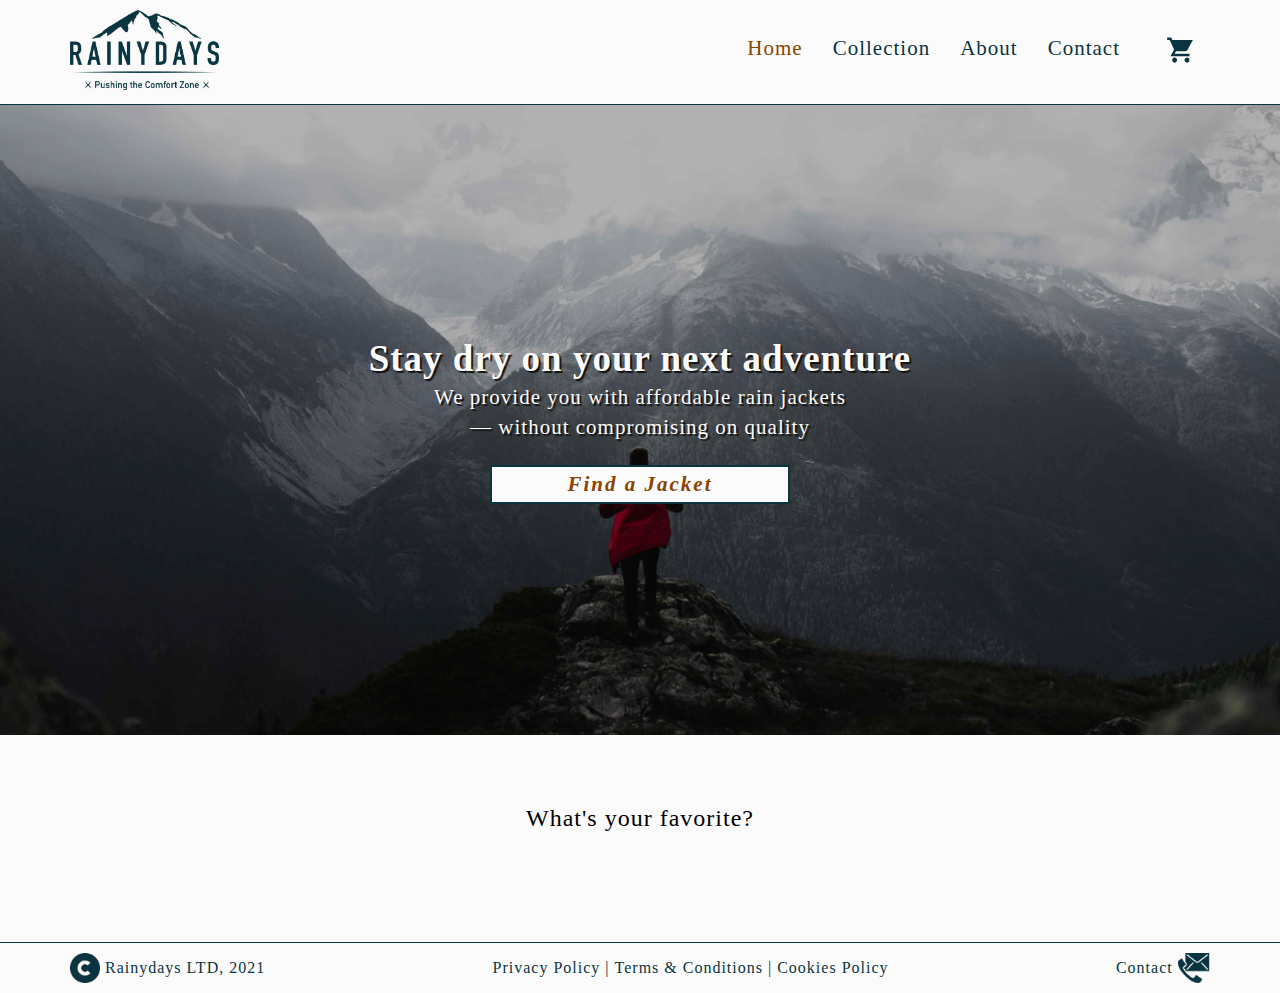
==== commit e1845cb6: "Updated" ====
--- a/index.html
+++ b/index.html
@@ -11,22 +11,32 @@
   <body id="home-body" class="flex column">
     <header class="flex justify-between">
       <a href="index.html"><img src="images/RainyDays_Logo.png" class="logo" alt="Rainydays Mountain Logo"></a>
-      <nav class="ham-nav">
-        <span class="hamburger">&#9776</span>
-        <div class="ham-items">
-          <a href="index.html" class="link active">Home</a>
-          <a href="collection.html" class="link">Collection</a>
-          <a href="about.html" class="link">About</a>
-          <a href="contact.html" class="link">Contact</a>
-          <a class="flex cart">
-            <svg id="shopping_cart-24px" xmlns="http://www.w3.org/2000/svg" width="60" height="60" viewBox="0 0 60 60">
-              <path id="Path_1" data-name="Path 1" d="M0,0H60V60H0Z" fill="none"/>
-              <path id="Path_2" data-name="Path 2" d="M43.535,45.18a5.356,5.356,0,0,0-4.977,3.3,5.427,5.427,0,0,0,1.136,5.9,5.328,5.328,0,0,0,5.843,1.188,5.433,5.433,0,0,0,1.769-8.8A5.31,5.31,0,0,0,43.535,45.18Zm-26.585,0a5.356,5.356,0,0,0-4.977,3.3,5.427,5.427,0,0,0,1.136,5.9,5.328,5.328,0,0,0,5.843,1.188,5.433,5.433,0,0,0,1.769-8.8A5.31,5.31,0,0,0,16.95,45.18Zm0-8.1,2.924-5.4h19.8a5.28,5.28,0,0,0,4.646-2.78L56.03,7.4H12.192L9.693,2H1V7.4H6.317l9.566,20.484L7.969,42.48H48.857v-5.4Z" transform="translate(1.507 1.014)"/>
-            </svg>
-            <span class="num-items"></span>
-          </a>
-        </div>
-      </nav>
+      <div class="flex justify-between align-center">
+        <a class="flex cart small-cart">
+          <svg id="shopping_cart-24px" xmlns="http://www.w3.org/2000/svg" width="60" height="60" viewBox="0 0 60 60">
+            <path id="Path_1" data-name="Path 1" d="M0,0H60V60H0Z" fill="none"/>
+            <path id="Path_2" data-name="Path 2" d="M43.535,45.18a5.356,5.356,0,0,0-4.977,3.3,5.427,5.427,0,0,0,1.136,5.9,5.328,5.328,0,0,0,5.843,1.188,5.433,5.433,0,0,0,1.769-8.8A5.31,5.31,0,0,0,43.535,45.18Zm-26.585,0a5.356,5.356,0,0,0-4.977,3.3,5.427,5.427,0,0,0,1.136,5.9,5.328,5.328,0,0,0,5.843,1.188,5.433,5.433,0,0,0,1.769-8.8A5.31,5.31,0,0,0,16.95,45.18Zm0-8.1,2.924-5.4h19.8a5.28,5.28,0,0,0,4.646-2.78L56.03,7.4H12.192L9.693,2H1V7.4H6.317l9.566,20.484L7.969,42.48H48.857v-5.4Z" transform="translate(1.507 1.014)"/>
+          </svg>
+          <span class="num-items"></span>
+        </a>
+        <nav class="ham-nav">
+          <span class="hamburger">&#9776</span>
+          <div class="ham-items">
+            <a href="index.html" class="link active">Home</a>
+            <a href="collection.html" class="link">Collection</a>
+            <a href="about.html" class="link">About</a>
+            <a href="contact.html" class="link">Contact</a>
+            <a class="flex cart large-cart">
+              <svg id="shopping_cart-24px" xmlns="http://www.w3.org/2000/svg" width="60" height="60" viewBox="0 0 60 60">
+                <path id="Path_1" data-name="Path 1" d="M0,0H60V60H0Z" fill="none"/>
+                <path id="Path_2" data-name="Path 2" d="M43.535,45.18a5.356,5.356,0,0,0-4.977,3.3,5.427,5.427,0,0,0,1.136,5.9,5.328,5.328,0,0,0,5.843,1.188,5.433,5.433,0,0,0,1.769-8.8A5.31,5.31,0,0,0,43.535,45.18Zm-26.585,0a5.356,5.356,0,0,0-4.977,3.3,5.427,5.427,0,0,0,1.136,5.9,5.328,5.328,0,0,0,5.843,1.188,5.433,5.433,0,0,0,1.769-8.8A5.31,5.31,0,0,0,16.95,45.18Zm0-8.1,2.924-5.4h19.8a5.28,5.28,0,0,0,4.646-2.78L56.03,7.4H12.192L9.693,2H1V7.4H6.317l9.566,20.484L7.969,42.48H48.857v-5.4Z" transform="translate(1.507 1.014)"/>
+              </svg>
+              <span class="num-items"></span>
+            </a>
+          </div>
+        </nav>
+      </div>
+      
     </header>
     <main>
       <section class="shopping-cart flex column align-center">
@@ -68,7 +78,9 @@
       </div>
     </footer>
     <script type="module" src="./js/script.js"></script>
-    <script type="module"src="./js/index.js"></script>
+    <script type="module"src="./js/pages/index.js"></script>
     <script type="module"src="./js/cart.js"></script>
+    <script type="module"src="./js/fetch-data.js"></script>
+    <script type="module"src="./js/featured-products.js"></script>
   </body>
 </html>
--- a/styles/style.css
+++ b/styles/style.css
@@ -19,10 +19,12 @@
   margin: 0;
   color: #0A3540;
   text-align: center;
+  align-self: center;
 }
 
 h2{
   margin: 0;
+  color:rgb(255, 90, 0)
   font-size: 28px;
   font-weight: normal;
 }
@@ -61,7 +63,8 @@
 }
 
 input:focus{
-  outline: 1px solid #8C4300;
+  border-color: #8C4300;
+  outline: none;
 }
 
 
@@ -132,6 +135,28 @@
 
 .form-h2{
   grid-area: form-h2;
+}
+
+.spinner{
+    animation: 1.5s linear infinite spinner;
+    width: 100px;
+    height: 100px;
+    border-radius: 50%;
+    border: solid 5px #0A3540;
+    border-bottom-color: #fbfbfb;
+    grid-column: 2;
+    grid-row: 2;
+    justify-self: center;
+}
+
+
+@keyframes spinner {
+  0% {
+      transform: rotate(0deg);
+  }
+  100% {
+      transform: rotate(360deg);
+  }
 }
 
 
@@ -266,7 +291,6 @@
 
 #shopping_cart-24px:hover{
   fill: #8C4300;
-  height: 28px;
 }
 
 .cart-animation{
@@ -295,6 +319,28 @@
   }
 } 
 
+.num-items{
+  font-size: 16px;
+  position: absolute;
+  right: 0;
+  top: 0;
+  margin: 27px 72px 0 0;
+  color: #8C4300;
+}
+
+.num-animation{
+  animation-name: num;
+  animation-duration: 1.5s;
+}
+
+@keyframes num {
+  0%   {opacity: 0;}
+  100% {opacity: 1;}
+}
+
+.small-cart{
+  display:none;
+}
 
 
 /* Hamburger Menu */
@@ -325,6 +371,21 @@
 }
 
 @media screen and (max-width: 1200px){
+  .small-cart{
+    display: block;
+    margin-right: 100px;
+    height: 21px;
+    margin-bottom: 7px;
+  }
+
+  .num-items{
+    font-size: 12px;
+  }
+
+  .ham-items .large-cart{
+    display:none;
+  }
+
   .ham-nav{
     padding-right: 0;
   }
@@ -342,7 +403,7 @@
   }
 
   .hidden{
-    height: 17rem;
+    height: 13rem;
     
   }
 
@@ -364,6 +425,11 @@
   }
 }
 @media only screen and (max-width: 992px){
+
+  .small-cart{
+    margin-right: 50px;
+  }
+  
   .logo{
     margin-left: 20px;
   }
@@ -375,14 +441,16 @@
 
 
 @media only screen and (max-width: 600px){
+  .ham-items{
+    margin-top: 38px;
+  }
+
   .logo{
-    width: 80%;
-  }
-
-  #ham-nav label{
-    font-size: 21px;
-    padding-top: 7px;
-    margin-right: 10px;
+    height: 50px;
+  }
+
+  .hamburger{
+    font-size: 28px;
   }
 }
 
@@ -559,7 +627,13 @@
 }
 
 
-@media only screen and (max-width: 600px){
+@media only screen and (max-width: 764px){
+
+  #home-body{
+    background-position: center;
+    background-size: auto 100%;
+  }
+
   .home-grid{
     grid-template-columns: 300px;
   }
@@ -769,12 +843,22 @@
   .product-container{
     height: 450px;
     gap: 0px;
-  }
-
-  .product-body img{
-    max-height: 300px;
-    margin-top: 10px;
-  }
+    padding: 10px;
+  }
+
+  .product-body .gap20{
+    gap: 10px;
+  }
+
+  .product-img{
+    padding-top: 10px;
+  }
+  
+
+  .product-body h1{
+    font-size: 21px;
+  }
+
 }
 
 /* Collection Page Specific */
@@ -782,6 +866,7 @@
 .collection-section{
   background-color: #FBFBFB;
   padding: 70px;
+  min-height: 100vh;
 }
 
 .collection-grid{
@@ -791,7 +876,21 @@
 }
 
 .collection-section h1{
-  margin-bottom: 70px;
+  margin-bottom: 20px;
+}
+
+.categories{
+  width: 250px;
+  margin: 0 auto 50px auto;
+  color: #0A3540;
+}
+
+.category{
+  cursor: pointer;
+}
+
+.choosen{
+  border-bottom: 1px solid #0A3540;
 }
 
 @media only screen and (max-width: 1200px){
@@ -803,6 +902,9 @@
 @media only screen and (max-width: 992px){
   #collection-grid{
     width: 100%;
+  }
+  .collection-section h1{
+    margin-bottom: 30px;
   }
 }
 
@@ -832,38 +934,20 @@
   align-self: flex-start;
   right: 0;
   overflow: hidden;
-  width: 0;
+  width: 300px;
+  transform: translateX(100%);
   padding: 20px 0;
   position: absolute;
   transition: all 0.3s linear;
   background-color: #FBFBFB;
+  border-bottom: 1px solid #0A3540;
+  border-left: 1px solid #0A3540;
 }
 
 .show{
-  width: 300px;
-}
-
-.num-items{
-  font-size: 16px;
-  position: absolute;
-  right: 0;
-  top: 0;
-  margin: 27px 72px 0 0;
-  color: #8C4300;
-}
-
-.num-animation{
-  animation-name: num;
-  animation-duration: 1.5s;
-}
-
-@keyframes num {
-  0%   {opacity: 0;}
-  100% {opacity: 1;}
-}
-
-
-
+  transform: translateX(0%);
+  
+}
 
 .shopping-cart h2{
   font-size: 21px;
@@ -922,6 +1006,7 @@
 @media only screen and (max-width: 600px){
   .show{
     width: 100%;
+    height: 100vh;
   }
 }
 
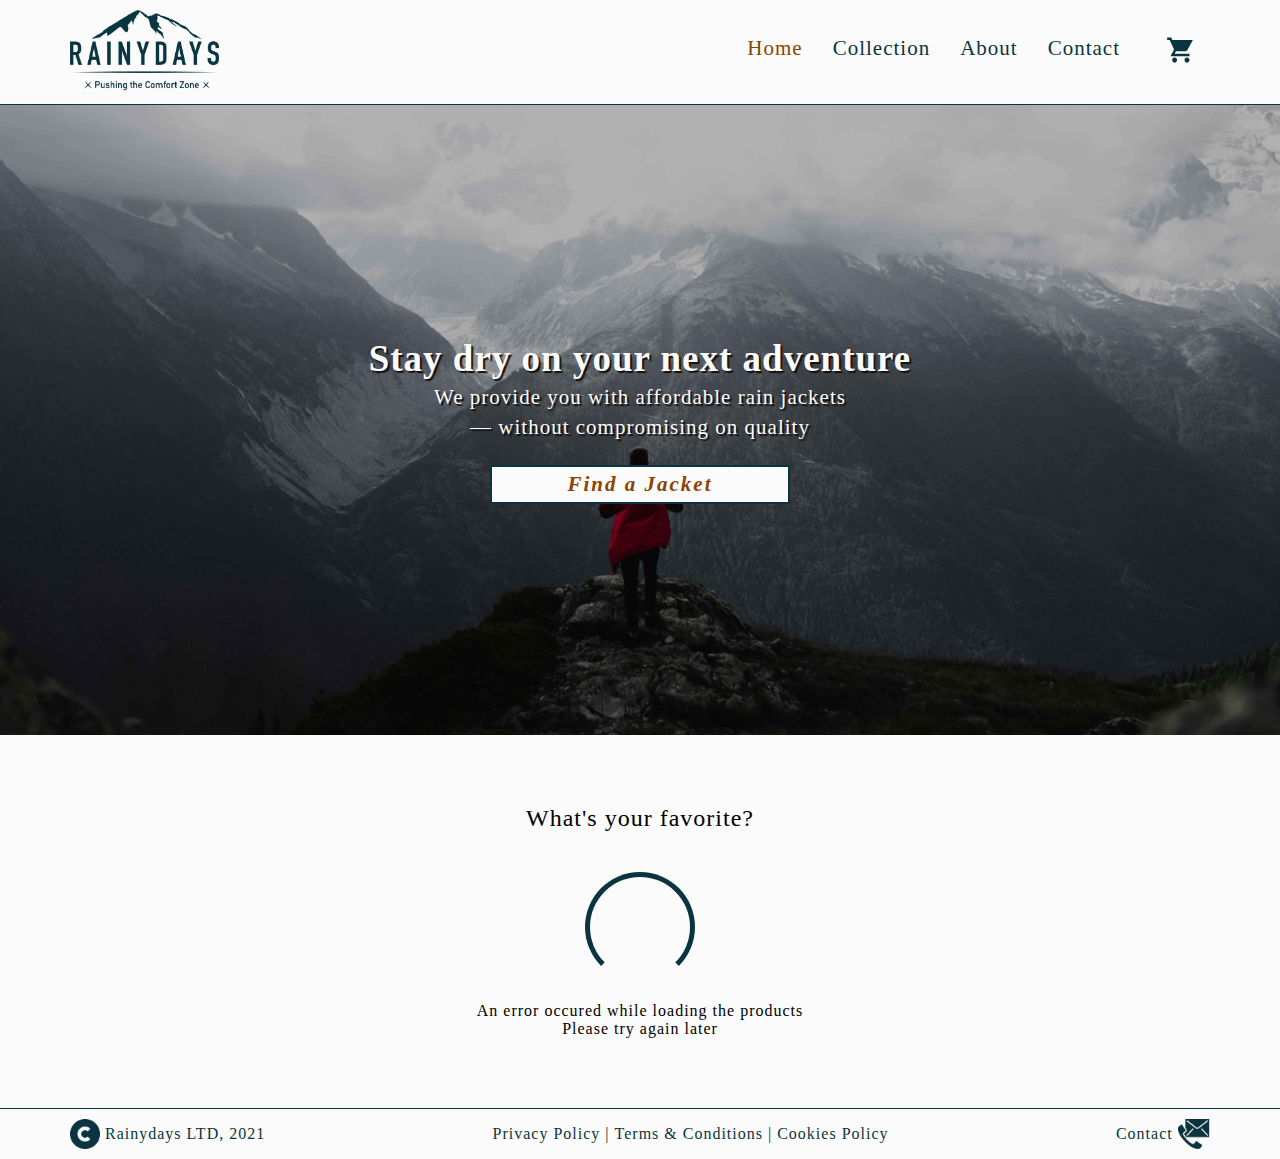
==== commit ebb43adb: "Update" ====
--- a/index.html
+++ b/index.html
@@ -57,7 +57,9 @@
       </section>
       <section class="home-products flex column">
         <h2 class="header">What's your favorite?</h2>
-        <div class="home-grid"></div>
+        <div class="home-grid">
+          <div class="spinner"></div>
+        </div>
       </section>
     </main>
     <footer>
@@ -81,6 +83,6 @@
     <script type="module"src="./js/pages/index.js"></script>
     <script type="module"src="./js/cart.js"></script>
     <script type="module"src="./js/fetch-data.js"></script>
-    <script type="module"src="./js/featured-products.js"></script>
+    <script type="module"src="./js/error-message.js"></script>
   </body>
 </html>
--- a/styles/style.css
+++ b/styles/style.css
@@ -137,6 +137,12 @@
   grid-area: form-h2;
 }
 
+.error{
+  grid-column: 1/-1;
+  justify-self: center;
+  text-align: center;
+}
+
 .spinner{
     animation: 1.5s linear infinite spinner;
     width: 100px;
@@ -144,8 +150,8 @@
     border-radius: 50%;
     border: solid 5px #0A3540;
     border-bottom-color: #fbfbfb;
-    grid-column: 2;
-    grid-row: 2;
+    grid-column: 1/-1;
+    grid-row: 1/-1;
     justify-self: center;
 }
 
@@ -157,6 +163,12 @@
   100% {
       transform: rotate(360deg);
   }
+}
+
+.loading-error{
+  grid-column: 2;
+  justify-self: center;
+  text-align: center;
 }
 
 
